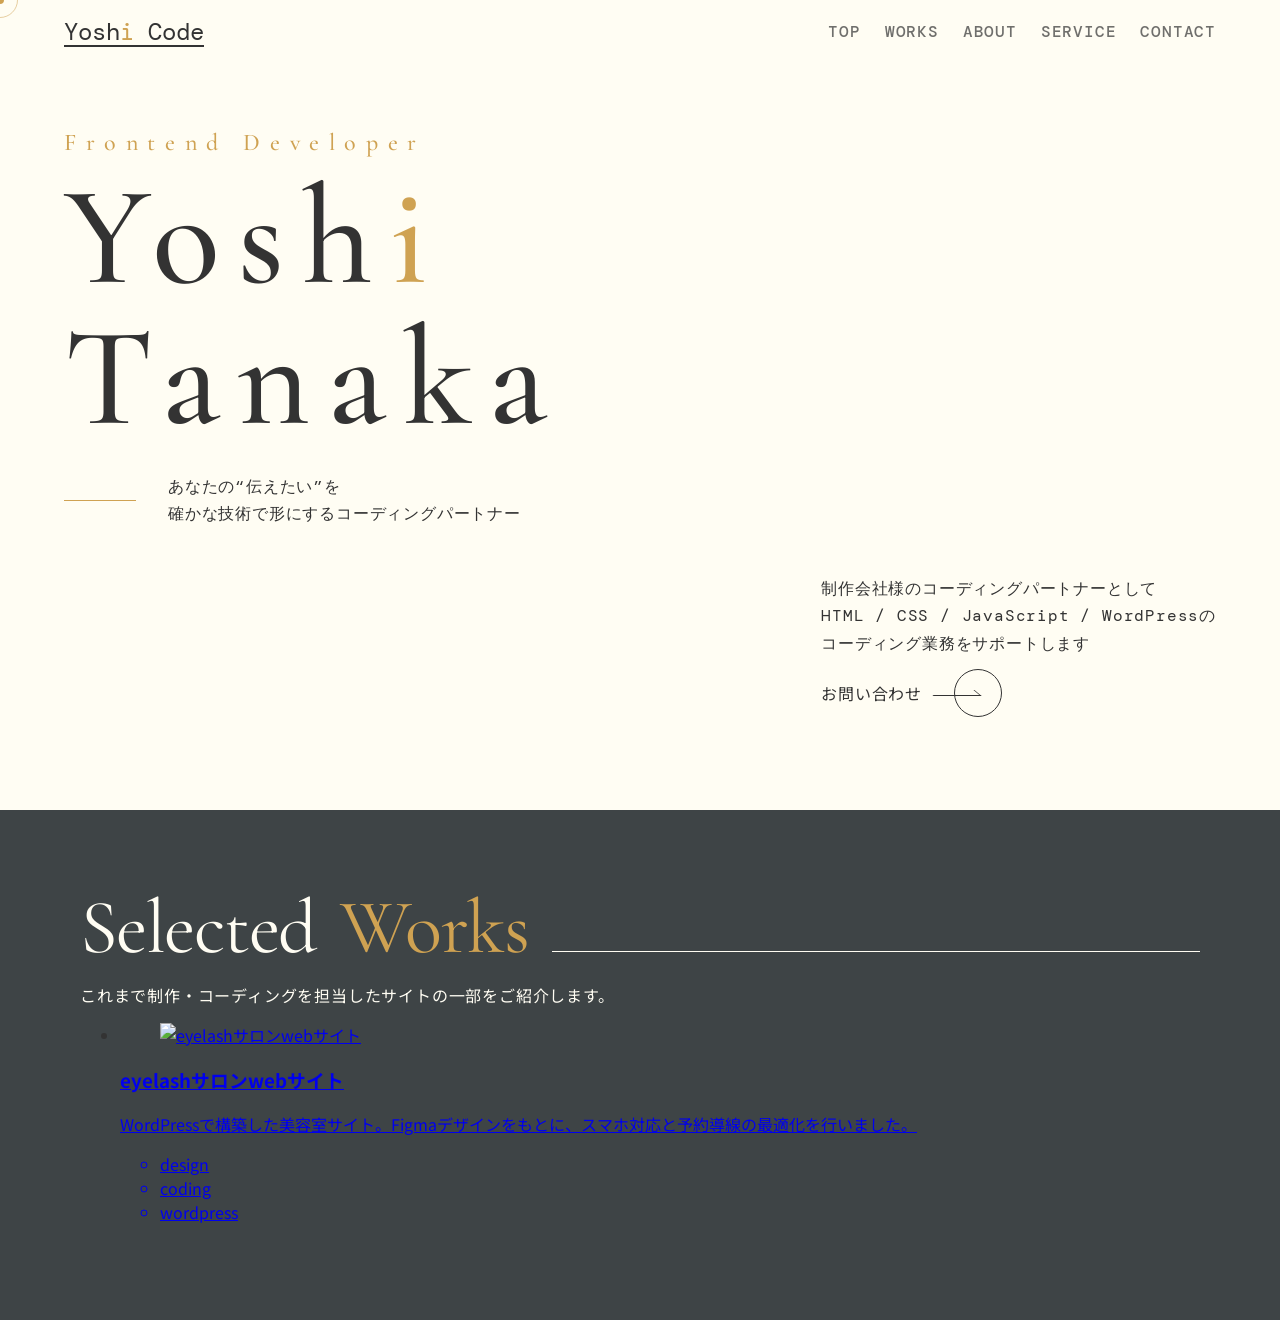
==== index.html @ 58195250 "テストコミット" ====
<!DOCTYPE html>
<html lang="ja">
<head>
  <meta charset="UTF-8">
  <meta http-equiv="X-UA-Compatible" content="IE=edge">
  <meta name="viewport" content="width=device-width, initial-scale=1.0">
  <title>YOSHI CODE | Yoshi Portfolio</title>
  <meta name="description" content="YOSHI CODE | Yoshi Portfolio">
  <meta name="keywords" content="YOSHI CODE | Yoshi Portfolio">
  <link rel="stylesheet" href="asset/css/app.css" />
  <link rel="shortcut icon" href="img/favicon.ico">

  <!-- Googleフォント -->
  <link rel="preconnect" href="https://fonts.googleapis.com">
  <link rel="preconnect" href="https://fonts.gstatic.com" crossorigin>
  <link href="https://fonts.googleapis.com/css2?family=Cormorant+Garamond:ital,wght@0,300..700;1,300..700&family=DM+Mono:ital,wght@0,300;0,400;0,500;1,300;1,400;1,500&family=Noto+Sans+JP:wght@100..900&display=swap" rel="stylesheet">


  <!-- OGP設定　記載必要 -->
  <meta property="og:url" content="" />
  <meta property="og:image" content="" />
  <meta property="og:site_name" content="YOSHI CODE | Yoshi Portfolio" />
  <meta property="og:title" content="YOSHI CODE | Yoshi Portfolio" />
  <meta property="og:description" content="YOSHI CODE | Yoshi Portfolio" />
  <meta property="og:type" content="website" />
  <meta name="twitter:card" content="summary_large_image" />
</head>
<body>
  <!-- カスタムカーソル -->
  <div class="c-cursor js-cursor"></div>
  <div class="c-cursor__ring js-cursor-ring"></div>

  <!-- ヘッダー -->
  <header class="l-header js-header">
    <div class="c-site-title">
      <a class="c-site-title__link dm-mono" href="index.html">
        yosh<span class="u-accent">i</span> code
      </a>
    </div>
    <nav class="l-header__nav">
      <ul class="l-header__menu">
        <li class="l-header__item dm-mono">
          <a class="l-header__item-link" href="index.html">top</a>
        </li>
        <li class="l-header__item dm-mono">
          <a class="l-header__item-link" href="works.html">works</a>
        </li>
        <li class="l-header__item dm-mono">
          <a class="l-header__item-link" href="about.html">about</a>
        </li>
        <li class="l-header__item dm-mono">
          <a class="l-header__item-link" href="service.html">service</a>
        </li>
        <li class="l-header__item l-header__item-cta dm-mono">
          <a class="l-header__item-link" href="contact.html">contact</a>
        </li>
      </ul>
    </nav>
  </header>

  <main class="l-main">

    <!-- メインビジュアル -->
    <section class="p-mv js-mv">
      <div class="p-mv__content">
        <h1 class="p-mv__title cormorant-garamond">
          <span class="p-mv__title-label">Frontend Developer</span>
          yosh<span class="u-accent">i</span><br>
          tanaka
        </h1>
        <p class="p-mv__text dm-mono">
          あなたの“伝えたい”を<br>
          確かな技術で形にするコーディングパートナー
        </p>
        <div class="p-mv__cta">
          <p class="p-mv__cta-text dm-mono">
            制作会社様のコーディングパートナーとして<br>
            HTML / CSS / JavaScript / WordPressの<br>
            コーディング業務をサポートします
          </p>
          <div class="c-button">
            <a class="c-button__link" href="#">
              お問い合わせ
            </a>
          </div>
        </div>
      </div>
    </section>
    
    <!-- works -->
    <section class="p-top__works">
      <div class="inner">
        <h2 class="c-title cormorant-garamond">
          selected
          <span class="u-accent">works</span>
          <span class="c-title__line"></span>
        </h2>
        <p class="c-text p-top__works-read">
          これまで制作・コーディングを担当したサイトの一部をご紹介します。
        </p>
        <div class="p-top__works-content">
          <ul class="c-works__list">
            <li class="c-works__item">
              <article class="c-works__card">
                <a class="c-works__link" href="#">
                  <figure class="c-works__img">
                    <img src="asset/images/salon-site.webp" alt="eyelashサロンwebサイト" loading="lazy">
                  </figure>
                  <h3 class="c-works__title">
                    eyelashサロンwebサイト
                  </h3>
                  <p class="c-works__text">
                    WordPressで構築した美容室サイト。Figmaデザインをもとに、スマホ対応と予約導線の最適化を行いました。
                  </p>
                  <ul class="c-works__tag-list">
                    <li class="c-works__tag-item">
                      design
                    </li>
                    <li class="c-works__tag-item">
                      coding
                    </li>
                    <li class="c-works__tag-item">
                      wordpress
                    </li>
                  </ul>
                </a>
              </article>
            </li>
          </ul>
        </div>
      </div>
    </section>
  </main>

  <footer class="l-footer">
  </footer>

<script src="asset/js/main.js"></script>
</body>
</html>
---- asset/css/app.css ----
@charset "UTF-8";
/* Document
 * ========================================================================== */
/**
 * Add border box sizing in all browsers (opinionated).
 */
*,
::before,
::after {
  box-sizing: border-box;
}

/**
  * 1. Add text decoration inheritance in all browsers (opinionated).
  * 2. Add vertical alignment inheritance in all browsers (opinionated).
  */
::before,
::after {
  text-decoration: inherit; /* 1 */
  vertical-align: inherit; /* 2 */
}

/**
  * 1. Use the default cursor in all browsers (opinionated).
  * 2. Change the line height in all browsers (opinionated).
  * 3. Use a 4-space tab width in all browsers (opinionated).
  * 4. Remove the grey highlight on links in iOS (opinionated).
  * 5. Prevent adjustments of font size after orientation changes in
  *    IE on Windows Phone and in iOS.
  * 6. Breaks words to prevent overflow in all browsers (opinionated).
  */
html {
  cursor: default; /* 1 */
  line-height: 1.5; /* 2 */
  -moz-tab-size: 4; /* 3 */
  tab-size: 4; /* 3 */
  -webkit-tap-highlight-color: transparent;
  -ms-text-size-adjust: 100%; /* 5 */
  -webkit-text-size-adjust: 100%; /* 5 */
  word-break: break-word; /* 6 */
}

/* Sections
  * ========================================================================== */
/**
  * Remove the margin in all browsers (opinionated).
  */
body {
  margin: 0;
}

/**
  * Correct the font size and margin on `h1` elements within `section` and
  * `article` contexts in Chrome, Edge, Firefox, and Safari.
  */
h1 {
  font-size: 2em;
  margin: 0.67em 0;
}

/* Grouping content
  * ========================================================================== */
/**
  * Remove the margin on nested lists in Chrome, Edge, IE, and Safari.
  */
dl dl,
dl ol,
dl ul,
ol dl,
ul dl {
  margin: 0;
}

/**
  * Remove the margin on nested lists in Edge 18- and IE.
  */
ol ol,
ol ul,
ul ol,
ul ul {
  margin: 0;
}

/**
  * 1. Add the correct sizing in Firefox.
  * 2. Show the overflow in Edge 18- and IE.
  */
hr {
  height: 0; /* 1 */
  overflow: visible; /* 2 */
}

/**
  * Add the correct display in IE.
  */
main {
  display: block;
}

/**
  * Remove the list style on navigation lists in all browsers (opinionated).
  */
nav ol,
nav ul {
  list-style: none;
  padding: 0;
}

/**
  * 1. Correct the inheritance and scaling of font size in all browsers.
  * 2. Correct the odd `em` font sizing in all browsers.
  */
pre {
  font-family: monospace, monospace; /* 1 */
  font-size: 1em; /* 2 */
}

/* Text-level semantics
  * ========================================================================== */
/**
  * Remove the gray background on active links in IE 10.
  */
a {
  background-color: transparent;
}

/**
  * Add the correct text decoration in Edge 18-, IE, and Safari.
  */
abbr[title] {
  text-decoration: underline;
  text-decoration: underline dotted;
}

/**
  * Add the correct font weight in Chrome, Edge, and Safari.
  */
b,
strong {
  font-weight: bolder;
}

/**
  * 1. Correct the inheritance and scaling of font size in all browsers.
  * 2. Correct the odd `em` font sizing in all browsers.
  */
code,
kbd,
samp {
  font-family: monospace, monospace; /* 1 */
  font-size: 1em; /* 2 */
}

/**
  * Add the correct font size in all browsers.
  */
small {
  font-size: 80%;
}

/* Embedded content
  * ========================================================================== */
/*
  * Change the alignment on media elements in all browsers (opinionated).
  */
audio,
canvas,
iframe,
img,
svg,
video {
  vertical-align: bottom;
}

/**
  * Add the correct display in IE 9-.
  */
audio,
video {
  display: inline-block;
}

/**
  * Add the correct display in iOS 4-7.
  */
audio:not([controls]) {
  display: none;
  height: 0;
}

/**
  * Remove the border on iframes in all browsers (opinionated).
  */
iframe {
  border-style: none;
}

/**
  * Remove the border on images within links in IE 10-.
  */
img {
  border-style: none;
  max-width: 100%;
  height: auto;
  object-fit: cover;
  object-position: center;
}

/**
  * Change the fill color to match the text color in all browsers (opinionated).
  */
svg:not([fill]) {
  fill: currentColor;
}

/**
  * Hide the overflow in IE.
  */
svg:not(:root) {
  overflow: hidden;
}

/* Tabular data
  * ========================================================================== */
/**
  * Collapse border spacing in all browsers (opinionated).
  */
table {
  border-collapse: collapse;
}

/* Forms
  * ========================================================================== */
/**
  * Remove the margin on controls in Safari.
  */
button,
input,
select {
  margin: 0;
}

/**
  * 1. Show the overflow in IE.
  * 2. Remove the inheritance of text transform in Edge 18-, Firefox, and IE.
  */
button {
  overflow: visible; /* 1 */
  text-transform: none; /* 2 */
}

/**
  * Correct the inability to style buttons in iOS and Safari.
  */
button,
[type=button],
[type=reset],
[type=submit] {
  -webkit-appearance: button;
}

/**
  * 1. Change the inconsistent appearance in all browsers (opinionated).
  * 2. Correct the padding in Firefox.
  */
fieldset {
  border: 1px solid #a0a0a0; /* 1 */
  padding: 0.35em 0.75em 0.625em; /* 2 */
}

/**
  * Show the overflow in Edge 18- and IE.
  */
input {
  overflow: visible;
}

/**
  * 1. Correct the text wrapping in Edge 18- and IE.
  * 2. Correct the color inheritance from `fieldset` elements in IE.
  */
legend {
  color: inherit; /* 2 */
  display: table; /* 1 */
  max-width: 100%; /* 1 */
  white-space: normal; /* 1 */
}

/**
  * 1. Add the correct display in Edge 18- and IE.
  * 2. Add the correct vertical alignment in Chrome, Edge, and Firefox.
  */
progress {
  display: inline-block; /* 1 */
  vertical-align: baseline; /* 2 */
}

/**
  * Remove the inheritance of text transform in Firefox.
  */
select {
  text-transform: none;
}

/**
  * 1. Remove the margin in Firefox and Safari.
  * 2. Remove the default vertical scrollbar in IE.
  * 3. Change the resize direction in all browsers (opinionated).
  */
textarea {
  margin: 0; /* 1 */
  overflow: auto; /* 2 */
  resize: vertical; /* 3 */
}

/**
  * Remove the padding in IE 10-.
  */
[type=checkbox],
[type=radio] {
  padding: 0;
}

/**
  * 1. Correct the odd appearance in Chrome, Edge, and Safari.
  * 2. Correct the outline style in Safari.
  */
[type=search] {
  -webkit-appearance: textfield; /* 1 */
  outline-offset: -2px; /* 2 */
}

/**
  * Correct the cursor style of increment and decrement buttons in Safari.
  */
::-webkit-inner-spin-button,
::-webkit-outer-spin-button {
  height: auto;
}

/**
  * Correct the text style of placeholders in Chrome, Edge, and Safari.
  */
::-webkit-input-placeholder {
  color: inherit;
  opacity: 0.54;
}

/**
  * Remove the inner padding in Chrome, Edge, and Safari on macOS.
  */
::-webkit-search-decoration {
  -webkit-appearance: none;
}

/**
  * 1. Correct the inability to style upload buttons in iOS and Safari.
  * 2. Change font properties to `inherit` in Safari.
  */
::-webkit-file-upload-button {
  -webkit-appearance: button; /* 1 */
  font: inherit; /* 2 */
}

/**
  * Remove the inner border and padding of focus outlines in Firefox.
  */
::-moz-focus-inner {
  border-style: none;
  padding: 0;
}

/**
  * Restore the focus outline styles unset by the previous rule in Firefox.
  */
:-moz-focusring {
  outline: 1px dotted ButtonText;
}

/**
  * Remove the additional :invalid styles in Firefox.
  */
:-moz-ui-invalid {
  box-shadow: none;
}

/* Interactive
  * ========================================================================== */
/*
  * Add the correct display in Edge 18- and IE.
  */
details {
  display: block;
}

/*
  * Add the correct styles in Edge 18-, IE, and Safari.
  */
dialog {
  background-color: white;
  border: solid;
  color: black;
  display: block;
  height: -moz-fit-content;
  height: -webkit-fit-content;
  height: fit-content;
  left: 0;
  margin: auto;
  padding: 1em;
  position: absolute;
  right: 0;
  width: -moz-fit-content;
  width: -webkit-fit-content;
  width: fit-content;
}

dialog:not([open]) {
  display: none;
}

/*
  * Add the correct display in all browsers.
  */
summary {
  display: list-item;
}

/* Scripting
  * ========================================================================== */
/**
  * Add the correct display in IE 9-.
  */
canvas {
  display: inline-block;
}

/**
  * Add the correct display in IE.
  */
template {
  display: none;
}

/* User interaction
  * ========================================================================== */
/*
  * 1. Remove the tapping delay in IE 10.
  * 2. Remove the tapping delay on clickable elements
       in all browsers (opinionated).
  */
a,
area,
button,
input,
label,
select,
summary,
textarea,
[tabindex] {
  -ms-touch-action: manipulation; /* 1 */
  touch-action: manipulation; /* 2 */
}

/**
  * Add the correct display in IE 10-.
  */
[hidden] {
  display: none;
}

/* Accessibility
  * ========================================================================== */
/**
  * Change the cursor on busy elements in all browsers (opinionated).
  */
[aria-busy=true] {
  cursor: progress;
}

/*
  * Change the cursor on control elements in all browsers (opinionated).
  */
[aria-controls] {
  cursor: pointer;
}

/*
  * Change the cursor on disabled, not-editable, or otherwise
  * inoperable elements in all browsers (opinionated).
  */
[aria-disabled=true],
[disabled] {
  cursor: not-allowed;
}

/*
  * Change the display on visually hidden accessible elements
  * in all browsers (opinionated).
  */
[aria-hidden=false][hidden] {
  display: initial;
}

[aria-hidden=false][hidden]:not(:focus) {
  clip: rect(0, 0, 0, 0);
  position: absolute;
}

*, *::before, *::after {
  cursor: none !important;
}

::selection {
  background-color: var(--color-gold);
  color: var(--text);
}

::-moz-selection {
  background-color: var(--color-gold);
  color: var(--text);
}

body {
  font-family: "Noto Sans JP", sans-serif;
  box-sizing: border-box;
  color: var(--text);
  line-height: 1.5;
  font-weight: 400;
  background-color: var(--color-cream);
}
body.is-menu-open {
  overflow: hidden;
}

.cormorant-garamond {
  font-family: "Cormorant Garamond", serif;
  font-style: normal;
}

.dm-mono {
  font-family: "DM Mono", monospace;
  font-style: normal;
}

.inner {
  max-width: 1440px;
  margin: 0 auto;
  padding: 0 80px;
}
@media (max-width: 1024px) {
  .inner {
    padding: 0 40px;
  }
}
@media (max-width: 820px) {
  .inner {
    padding: 0 20px;
  }
}

:root {
  /* Color (汎用) */
  --color-cream: #fffdf3;
  --color-dark: #3e4446;
  --color-gold: #cfa252;
  /* Text */
  --text: #333;
  --text-accent: #cfa252;
  --text-light: #fffdf3;
}

.l-header {
  position: fixed;
  top: 0;
  left: 0;
  right: 0;
  padding: 16px 64px;
  display: flex;
  align-items: center;
  justify-content: space-between;
  transition: transform 0.3s;
}
.l-header.is-hidden {
  transform: translateY(-100%);
}
.l-header__menu {
  margin: 0;
  display: flex;
  align-items: center;
  gap: 24px;
}
.l-header__item-link {
  position: relative;
  color: var(--text);
  text-decoration: none;
  font-size: 1rem;
  font-weight: 500;
  letter-spacing: 0.05em;
  text-transform: uppercase;
  opacity: 0.7;
  transition: opacity 0.3s;
}
@media (hover: hover) and (pointer: fine) {
  .l-header__item-link:hover {
    opacity: 1;
  }
  .l-header__item-link:hover::before {
    transform: scaleX(1);
  }
}
.l-header__item-link::before {
  content: "";
  position: absolute;
  bottom: -4px;
  left: 0;
  right: 0;
  height: 1px;
  background: var(--color-gold);
  transform: scaleX(0);
  transform-origin: left;
  transition: transform 0.3s;
}

.c-site-title {
  margin: 0;
  display: inline-block;
}
.c-site-title__link {
  position: relative;
  display: block;
  font-size: 1.5rem;
  font-weight: 400;
  line-height: 1.3;
  letter-spacing: 0;
  text-decoration: none;
  color: var(--text);
  text-transform: capitalize;
  transition: opacity 0.3s;
}
.c-site-title__link:hover {
  opacity: 0.7;
}
.c-site-title__link::before {
  content: "";
  position: absolute;
  bottom: 0;
  left: 0;
  right: 0;
  height: 2px;
  background-color: #333;
}
.c-site-title__link--accent {
  color: var(--text-accent);
}

.c-title {
  display: flex;
  align-items: baseline;
  gap: 24px;
  margin: 0;
  font-size: clamp(2.5rem, 6vw, 6rem);
  font-weight: 400;
  line-height: 1;
  letter-spacing: -0.02em;
  color: var(--text);
  text-transform: capitalize;
}
.c-title__line {
  flex: 1;
  background-color: var(--color-cream);
  height: 1px;
}

.c-text {
  margin: 0;
  font-size: 1rem;
  font-weight: 400;
  letter-spacing: 1.7;
  letter-spacing: 0.05em;
  color: var(--text);
}

.c-button__link {
  position: relative;
  display: inline-block;
  padding: 14px 80px 14px 0;
  font-size: 1rem;
  font-weight: 400;
  line-height: 1.5;
  letter-spacing: 0.05em;
  text-decoration: none;
  color: var(--text);
  transition: 0.3s;
}
@media (hover: hover) and (pointer: fine) {
  .c-button__link:hover::before {
    width: 52px;
  }
  .c-button__link:hover::after {
    right: 20px;
  }
}
.c-button__link::before {
  content: "";
  position: absolute;
  top: 50%;
  right: 0;
  transform: translateY(-50%);
  width: 48px;
  aspect-ratio: 1;
  border: 1px solid #333;
  border-radius: 50%;
  transition: 0.3s;
}
.c-button__link::after {
  content: "";
  position: absolute;
  top: 50%;
  right: 24px;
  transform: translateY(-50%) skewX(50deg);
  width: 48px;
  height: 6px;
  border-bottom: 1px solid #333;
  border-right: 1px solid #333;
  transition: 0.3s;
}

.c-cursor {
  position: fixed;
  width: 8px;
  aspect-ratio: 1;
  background-color: var(--color-gold);
  border-radius: 50%;
  pointer-events: none;
  z-index: 9999;
  transform: translate(-50%, -50%);
  transition: width 0.3s, background-color 0.3s;
}
.c-cursor__ring {
  position: fixed;
  width: 36px;
  aspect-ratio: 1;
  border: 1px solid rgba(207, 162, 82, 0.5);
  border-radius: 50%;
  pointer-events: none;
  z-index: 9998;
  transform: translate(-50%, -50%);
  transition: width 0.3s, border-color 0.3s;
}

body.is-hove .c-cursor {
  width: 0;
}

body.is-hove .c-cursor__ring {
  width: 64px;
  border-color: var(--color-gold);
}

@media (hover: none) and (pointer: coarse) {
  .c-cursor,
  .c-cursor__ring {
    display: none;
  }
}
.p-mv {
  min-height: 90svh;
  display: flex;
  align-items: center;
  padding: 80px 64px 40px;
}
.p-mv__content {
  width: 100%;
  display: flex;
  flex-direction: column;
}
.p-mv__title {
  margin: 0;
  font-size: clamp(4.5rem, 11vw, 11.25rem);
  font-weight: 500;
  line-height: 1;
  letter-spacing: 0.12em;
  text-transform: capitalize;
}
.p-mv__title-label {
  display: block;
  padding-bottom: 12px;
  font-size: 1.5rem;
  font-weight: 500;
  letter-spacing: 0.4em;
  color: var(--text-accent);
}
.p-mv__text {
  position: relative;
  margin: 24px 0 0 0;
  padding: 0 0 0 104px;
  font-size: 1rem;
  line-height: 1.7;
  letter-spacing: 0.05em;
}
.p-mv__text::before {
  content: "";
  position: absolute;
  width: 72px;
  height: 1px;
  background-color: var(--color-gold);
  top: 50%;
  left: 0;
}
.p-mv__cta {
  margin: 48px 0 0 auto;
}
.p-mv__cta .c-button {
  margin-top: 10px;
}
.p-mv__cta-text {
  margin: 0;
  font-size: 1rem;
  line-height: 1.7;
  letter-spacing: 0.05em;
}

.p-top__works {
  padding: 80px 0;
  background-color: var(--color-dark);
}
.p-top__works .c-title {
  color: var(--text-light);
}
.p-top__works-read {
  color: var(--text-light);
  margin-top: 16px;
}

.u-fade-up {
  opacity: 0;
  filter: blur(10px);
  transform: translateY(10px);
  transition: opacity 1s ease, filter 1s ease, transform 1s ease;
}
.u-fade-up.is-show {
  opacity: 1;
  filter: blur(0);
  transform: translateY(0);
}

.u-accent {
  color: var(--text-accent);
}
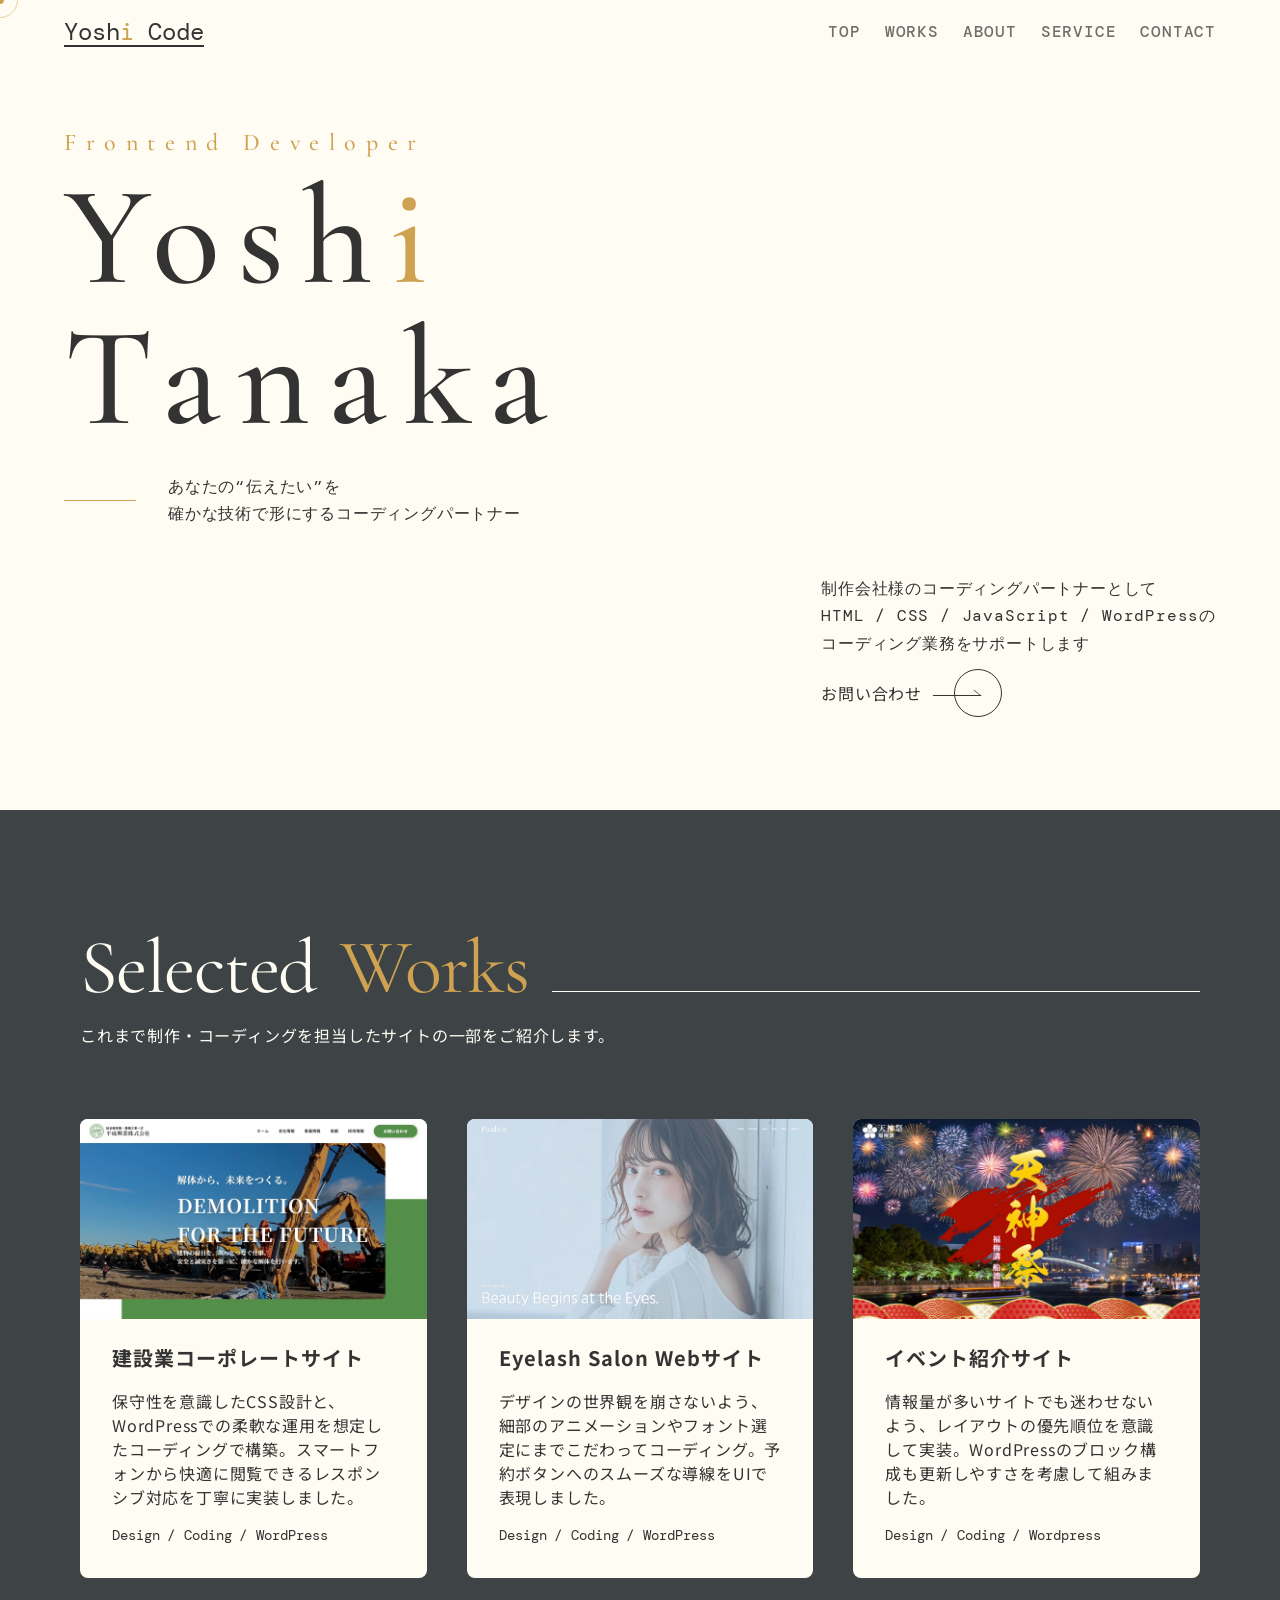
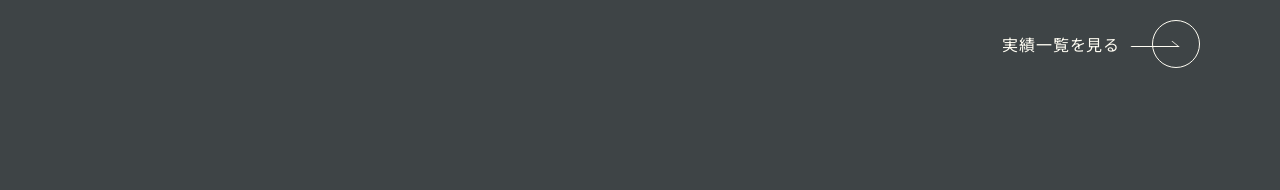
==== commit a1cc4341: "トップページworks作成、3つのカード" ====
--- a/index.html
+++ b/index.html
@@ -103,23 +103,78 @@
             <li class="c-works__item">
               <article class="c-works__card">
                 <a class="c-works__link" href="#">
+                  <span class="c-works__arrow"></span>
                   <figure class="c-works__img">
-                    <img src="asset/images/salon-site.webp" alt="eyelashサロンwebサイト" loading="lazy">
+                    <img src="asset/images/corporate-site.webp" alt="建設業サイト" loading="lazy" width="413" height="239">
                   </figure>
                   <h3 class="c-works__title">
-                    eyelashサロンwebサイト
+                    建設業コーポレートサイト
                   </h3>
                   <p class="c-works__text">
-                    WordPressで構築した美容室サイト。Figmaデザインをもとに、スマホ対応と予約導線の最適化を行いました。
+                    保守性を意識したCSS設計と、WordPressでの柔軟な運用を想定したコーディングで構築。スマートフォンから快適に閲覧できるレスポンシブ対応を丁寧に実装しました。
                   </p>
                   <ul class="c-works__tag-list">
-                    <li class="c-works__tag-item">
+                    <li class="c-works__tag-item dm-mono">
                       design
                     </li>
-                    <li class="c-works__tag-item">
+                    <li class="c-works__tag-item dm-mono">
                       coding
                     </li>
-                    <li class="c-works__tag-item">
+                    <li class="c-works__tag-item dm-mono">
+                      wordPress
+                    </li>
+                  </ul>
+                </a>
+              </article>
+            </li>
+            <li class="c-works__item">
+              <article class="c-works__card">
+                <a class="c-works__link" href="#">
+                  <span class="c-works__arrow"></span>
+                  <figure class="c-works__img">
+                    <img src="asset/images/salon-site.webp" alt="eyelash salonサイト" loading="lazy" width="413" height="239">
+                  </figure>
+                  <h3 class="c-works__title">
+                    Eyelash Salon Webサイト
+                  </h3>
+                  <p class="c-works__text">
+                    デザインの世界観を崩さないよう、細部のアニメーションやフォント選定にまでこだわってコーディング。予約ボタンへのスムーズな導線をUIで表現しました。
+                  </p>
+                  <ul class="c-works__tag-list">
+                    <li class="c-works__tag-item dm-mono">
+                      design
+                    </li>
+                    <li class="c-works__tag-item dm-mono">
+                      coding
+                    </li>
+                    <li class="c-works__tag-item dm-mono">
+                      wordPress
+                    </li>
+                  </ul>
+                </a>
+              </article>
+            </li>
+            <li class="c-works__item">
+              <article class="c-works__card">
+                <a class="c-works__link" href="#">
+                  <span class="c-works__arrow"></span>
+                  <figure class="c-works__img">
+                    <img src="asset/images/event-site.webp" alt="イベントサイト" loading="lazy" width="413" height="239">
+                  </figure>
+                  <h3 class="c-works__title">
+                    イベント紹介サイト
+                  </h3>
+                  <p class="c-works__text">
+                    情報量が多いサイトでも迷わせないよう、レイアウトの優先順位を意識して実装。WordPressのブロック構成も更新しやすさを考慮して組みました。
+                  </p>
+                  <ul class="c-works__tag-list">
+                    <li class="c-works__tag-item dm-mono">
+                      design
+                    </li>
+                    <li class="c-works__tag-item dm-mono">
+                      coding
+                    </li>
+                    <li class="c-works__tag-item dm-mono">
                       wordpress
                     </li>
                   </ul>
@@ -127,9 +182,16 @@
               </article>
             </li>
           </ul>
+          <div class="c-button">
+            <a class="c-button__link c-button__link--light" href="#">
+              実績一覧を見る
+            </a>
+          </div>
         </div>
       </div>
     </section>
+
+    <section></section>
   </main>
 
   <footer class="l-footer">
--- a/asset/css/app.css
+++ b/asset/css/app.css
@@ -579,6 +579,15 @@
   align-items: center;
   justify-content: space-between;
   transition: transform 0.3s;
+  z-index: 10;
+}
+.l-header::before {
+  content: "";
+  position: absolute;
+  inset: 0;
+  background-color: rgba(255, 253, 243, 0.7);
+  backdrop-filter: blur(10px);
+  -webkit-backdrop-filter: blur(10px);
 }
 .l-header.is-hidden {
   transform: translateY(-100%);
@@ -679,6 +688,11 @@
   letter-spacing: 0.05em;
   color: var(--text);
 }
+@media (max-width: 599px) {
+  .c-text {
+    font-size: 15px;
+  }
+}
 
 .c-button__link {
   position: relative;
@@ -724,6 +738,16 @@
   border-right: 1px solid #333;
   transition: 0.3s;
 }
+.c-button__link--light {
+  color: var(--text-light);
+}
+.c-button__link--light::before {
+  border: 1px solid var(--color-cream);
+}
+.c-button__link--light::after {
+  border-bottom: 1px solid var(--color-cream);
+  border-right: 1px solid var(--color-cream);
+}
 
 .c-cursor {
   position: fixed;
@@ -763,6 +787,128 @@
     display: none;
   }
 }
+.c-works__list {
+  display: grid;
+  grid-template-columns: repeat(3, 1fr);
+  gap: 40px;
+  list-style: none;
+  margin: 0;
+  padding: 0;
+}
+.c-works__card {
+  overflow: hidden;
+  border-radius: 8px;
+  background-color: var(--color-cream);
+  height: 100%;
+}
+.c-works__link {
+  position: relative;
+  display: flex;
+  flex-direction: column;
+  text-decoration: none;
+  height: 100%;
+}
+@media (hover: hover) and (pointer: fine) {
+  .c-works__link:hover .c-works__arrow {
+    opacity: 1;
+  }
+  .c-works__link:hover .c-works__img::before {
+    opacity: 1;
+  }
+  .c-works__link:hover img {
+    transform: scale(1.1);
+  }
+}
+.c-works__arrow {
+  position: absolute;
+  top: 16px;
+  right: 16px;
+  width: 32px;
+  aspect-ratio: 1;
+  border: 1px solid var(--color-gold);
+  border-radius: 50%;
+  opacity: 0;
+  transition: 0.3s;
+  z-index: 2;
+}
+.c-works__arrow::after {
+  content: "";
+  position: absolute;
+  top: 50%;
+  right: 16px;
+  transform: translateY(-50%) skewX(50deg);
+  width: 32px;
+  height: 4px;
+  border-bottom: 1px solid var(--color-gold);
+  border-right: 1px solid var(--color-gold);
+  transition: 0.3s;
+}
+.c-works__img {
+  position: relative;
+  margin: 0;
+  overflow: hidden;
+}
+.c-works__img::before {
+  content: "VIEW DETAIL";
+  position: absolute;
+  inset: 0;
+  display: flex;
+  align-items: center;
+  justify-content: center;
+  font-size: 1.125rem;
+  font-weight: 500;
+  letter-spacing: 0.2em;
+  color: var(--text-light);
+  background-color: rgba(0, 0, 0, 0.7);
+  opacity: 0;
+  transition: 0.3s;
+  z-index: 1;
+}
+.c-works__img img {
+  width: 100%;
+  aspect-ratio: 413/239;
+  transition: 0.3s;
+}
+.c-works__title {
+  margin: 24px 0 0 0;
+  padding: 0 32px;
+  font-size: 1.25rem;
+  letter-spacing: 0.05em;
+  color: var(--text);
+}
+.c-works__text {
+  margin: 16px 0 0 0;
+  padding: 0 32px;
+  font-size: 1rem;
+  letter-spacing: 0.05em;
+  color: var(--text);
+  flex-grow: 1;
+}
+.c-works__tag-list {
+  margin: 16px 0 0 0;
+  padding: 0 32px 32px;
+  list-style: none;
+  display: flex;
+  flex-wrap: wrap;
+  gap: 24px;
+}
+.c-works__tag-item {
+  position: relative;
+  font-size: 0.87rem;
+  letter-spacing: 0;
+  color: var(--text);
+  text-transform: capitalize;
+}
+.c-works__tag-item::after {
+  content: "/";
+  position: absolute;
+  top: 0;
+  right: -15px;
+}
+.c-works__tag-item:last-child::after {
+  display: none;
+}
+
 .p-mv {
   min-height: 90svh;
   display: flex;
@@ -821,7 +967,7 @@
 }
 
 .p-top__works {
-  padding: 80px 0;
+  padding: 120px 0;
   background-color: var(--color-dark);
 }
 .p-top__works .c-title {
@@ -830,6 +976,13 @@
 .p-top__works-read {
   color: var(--text-light);
   margin-top: 16px;
+}
+.p-top__works-content {
+  margin-top: 72px;
+}
+.p-top__works-content .c-button {
+  margin-top: 40px;
+  text-align: right;
 }
 
 .u-fade-up {
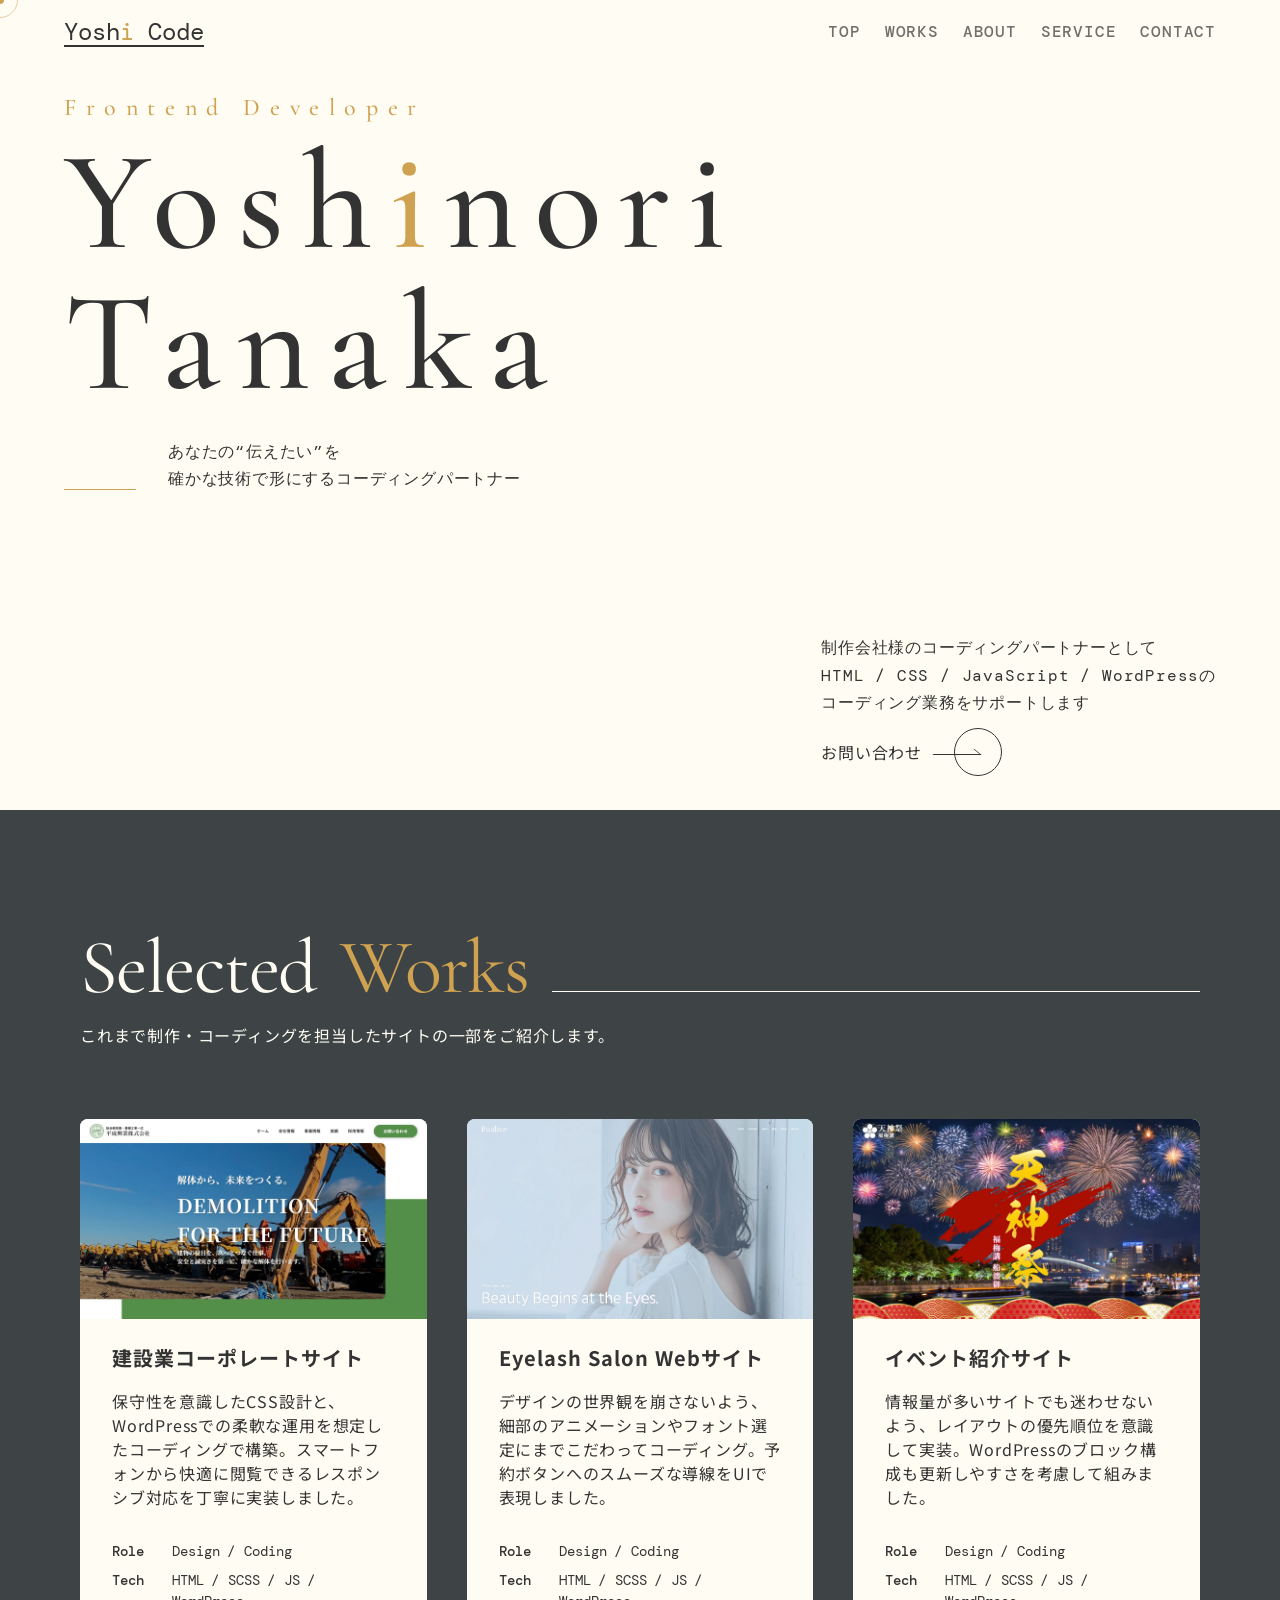
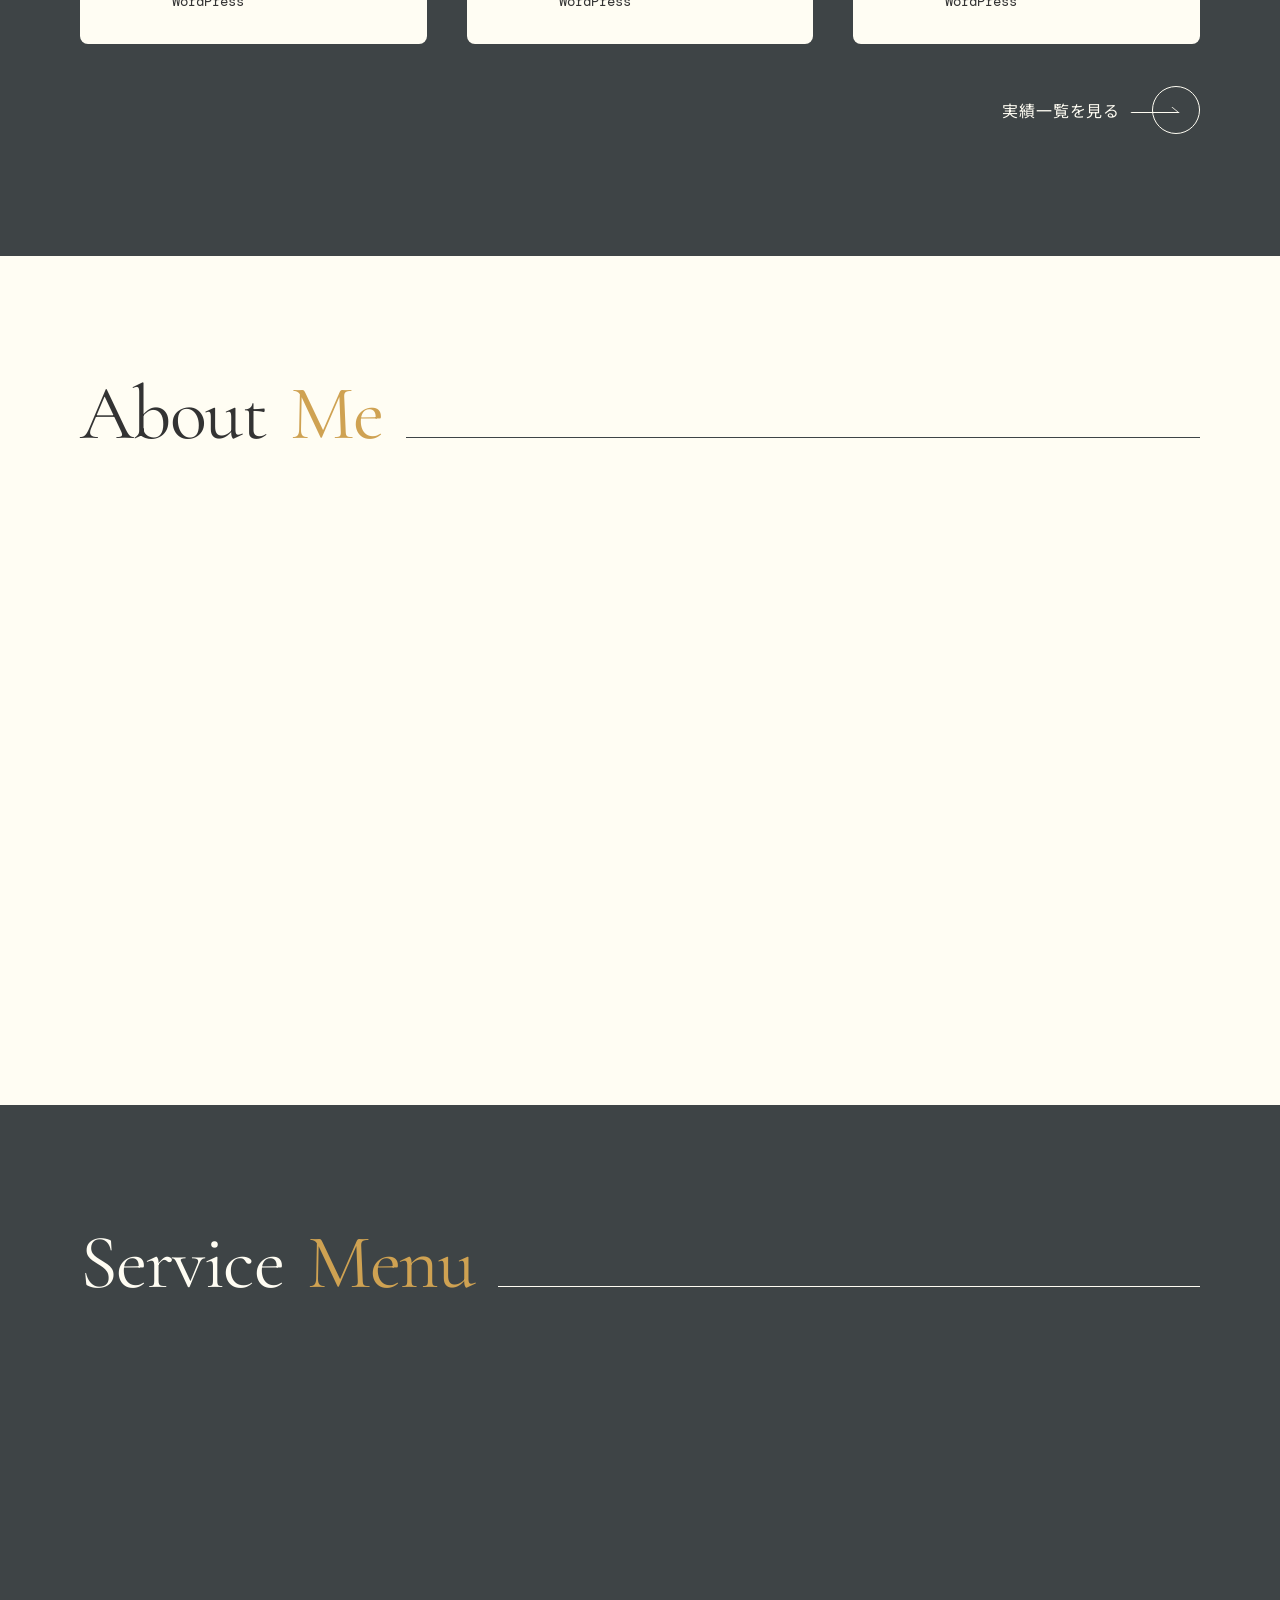
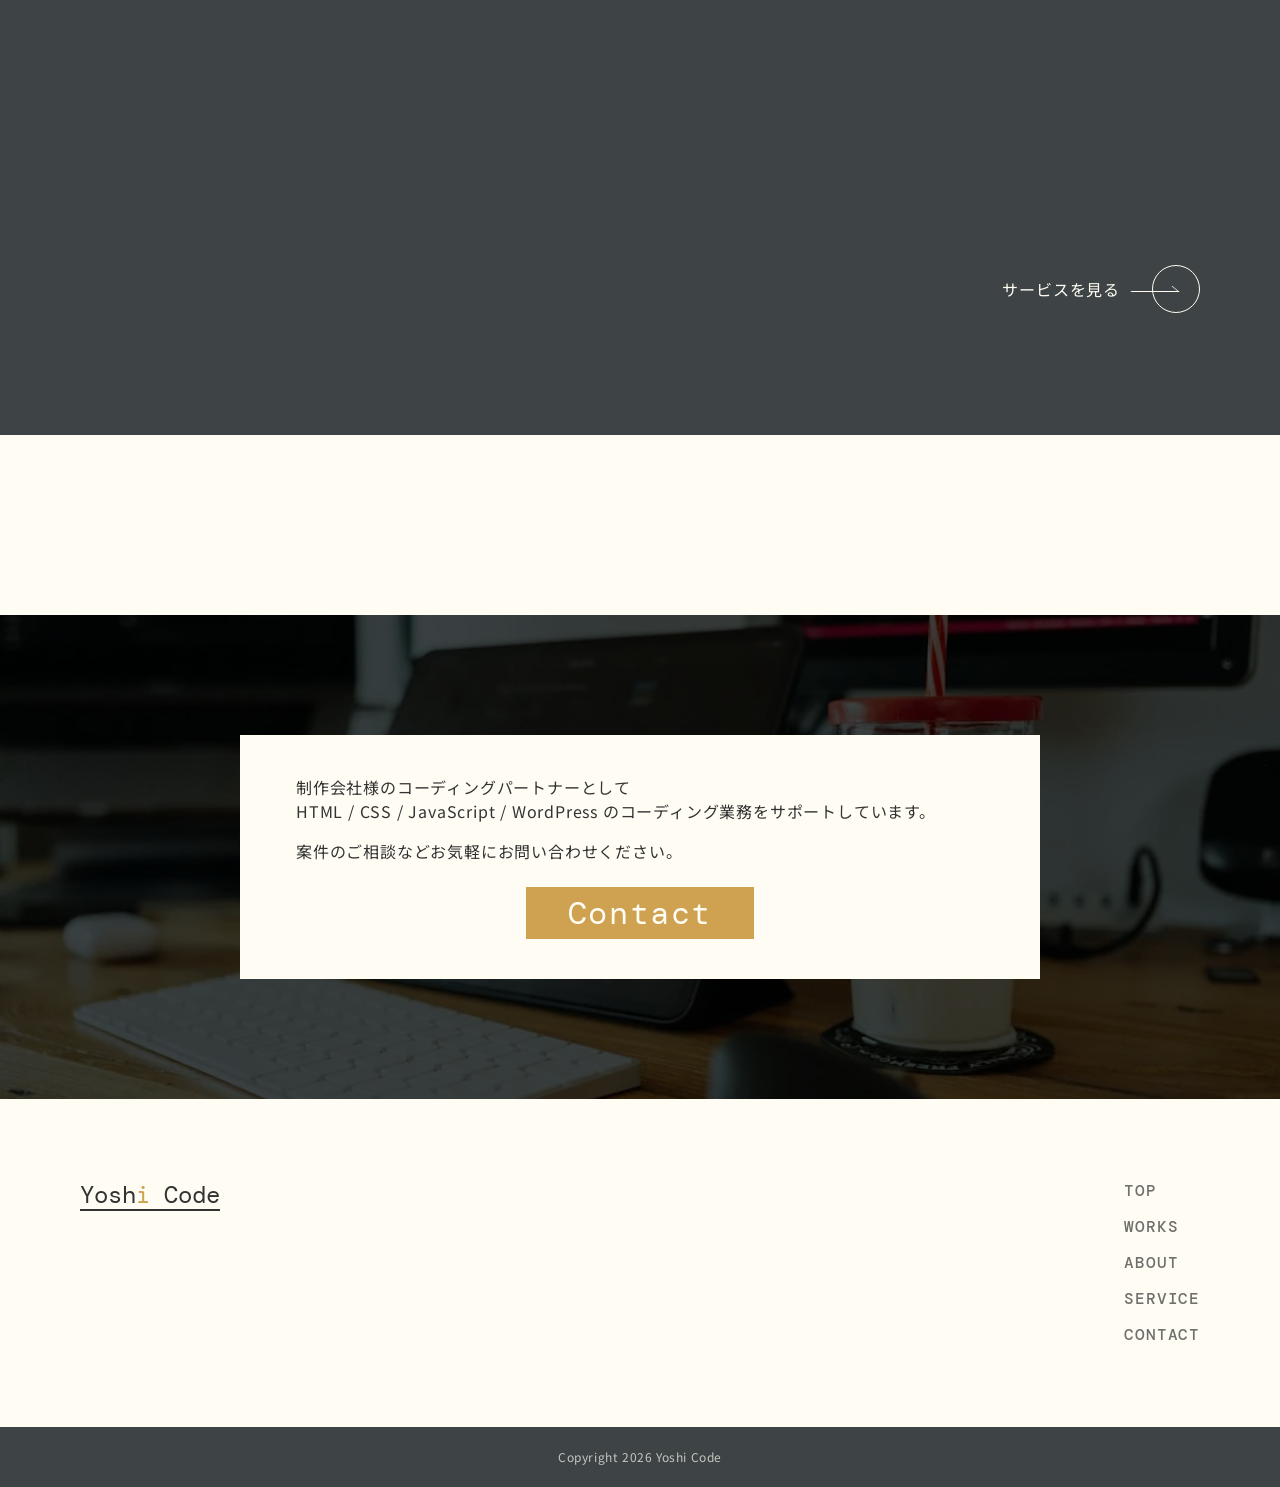
==== commit dfc2da5e: "トップページ" ====
--- a/index.html
+++ b/index.html
@@ -56,6 +56,7 @@
         </li>
       </ul>
     </nav>
+    
   </header>
 
   <main class="l-main">
@@ -65,7 +66,7 @@
       <div class="p-mv__content">
         <h1 class="p-mv__title cormorant-garamond">
           <span class="p-mv__title-label">Frontend Developer</span>
-          yosh<span class="u-accent">i</span><br>
+          yosh<span class="u-accent">i</span>nori<br>
           tanaka
         </h1>
         <p class="p-mv__text dm-mono">
@@ -100,7 +101,7 @@
         </p>
         <div class="p-top__works-content">
           <ul class="c-works__list">
-            <li class="c-works__item">
+            <li class="c-works__item u-fade-up js-fade">
               <article class="c-works__card">
                 <a class="c-works__link" href="#">
                   <span class="c-works__arrow"></span>
@@ -113,21 +114,44 @@
                   <p class="c-works__text">
                     保守性を意識したCSS設計と、WordPressでの柔軟な運用を想定したコーディングで構築。スマートフォンから快適に閲覧できるレスポンシブ対応を丁寧に実装しました。
                   </p>
-                  <ul class="c-works__tag-list">
-                    <li class="c-works__tag-item dm-mono">
-                      design
-                    </li>
-                    <li class="c-works__tag-item dm-mono">
-                      coding
-                    </li>
-                    <li class="c-works__tag-item dm-mono">
-                      wordPress
-                    </li>
-                  </ul>
+                  <dl class="c-works__meta">
+                    <dt class="c-works__term dm-mono">
+                      role
+                    </dt>
+                    <dd class="c-works__desc">
+                      <ul class="c-works__tag-list">
+                        <li class="c-works__tag-item dm-mono">
+                          design
+                        </li>
+                        <li class="c-works__tag-item dm-mono">
+                          coding
+                        </li>
+                      </ul>
+                    </dd>
+                    <dt class="c-works__term dm-mono">
+                      tech
+                    </dt>
+                    <dd class="c-works__desc">
+                      <ul class="c-works__tag-list">
+                        <li class="c-works__tag-item dm-mono">
+                          HTML
+                        </li>
+                        <li class="c-works__tag-item dm-mono">
+                          SCSS
+                        </li>
+                        <li class="c-works__tag-item dm-mono">
+                          JS
+                        </li>
+                        <li class="c-works__tag-item dm-mono">
+                          WordPress
+                        </li>
+                      </ul>
+                    </dd>
+                  </dl>
                 </a>
               </article>
             </li>
-            <li class="c-works__item">
+            <li class="c-works__item u-fade-up js-fade">
               <article class="c-works__card">
                 <a class="c-works__link" href="#">
                   <span class="c-works__arrow"></span>
@@ -140,21 +164,44 @@
                   <p class="c-works__text">
                     デザインの世界観を崩さないよう、細部のアニメーションやフォント選定にまでこだわってコーディング。予約ボタンへのスムーズな導線をUIで表現しました。
                   </p>
-                  <ul class="c-works__tag-list">
-                    <li class="c-works__tag-item dm-mono">
-                      design
-                    </li>
-                    <li class="c-works__tag-item dm-mono">
-                      coding
-                    </li>
-                    <li class="c-works__tag-item dm-mono">
-                      wordPress
-                    </li>
-                  </ul>
+                  <dl class="c-works__meta">
+                    <dt class="c-works__term dm-mono">
+                      role
+                    </dt>
+                    <dd class="c-works__desc">
+                      <ul class="c-works__tag-list">
+                        <li class="c-works__tag-item dm-mono">
+                          design
+                        </li>
+                        <li class="c-works__tag-item dm-mono">
+                          coding
+                        </li>
+                      </ul>
+                    </dd>
+                    <dt class="c-works__term dm-mono">
+                      tech
+                    </dt>
+                    <dd class="c-works__desc">
+                      <ul class="c-works__tag-list">
+                        <li class="c-works__tag-item dm-mono">
+                          HTML
+                        </li>
+                        <li class="c-works__tag-item dm-mono">
+                          SCSS
+                        </li>
+                        <li class="c-works__tag-item dm-mono">
+                          JS
+                        </li>
+                        <li class="c-works__tag-item dm-mono">
+                          WordPress
+                        </li>
+                      </ul>
+                    </dd>
+                  </dl>
                 </a>
               </article>
             </li>
-            <li class="c-works__item">
+            <li class="c-works__item u-fade-up js-fade">
               <article class="c-works__card">
                 <a class="c-works__link" href="#">
                   <span class="c-works__arrow"></span>
@@ -167,17 +214,40 @@
                   <p class="c-works__text">
                     情報量が多いサイトでも迷わせないよう、レイアウトの優先順位を意識して実装。WordPressのブロック構成も更新しやすさを考慮して組みました。
                   </p>
-                  <ul class="c-works__tag-list">
-                    <li class="c-works__tag-item dm-mono">
-                      design
-                    </li>
-                    <li class="c-works__tag-item dm-mono">
-                      coding
-                    </li>
-                    <li class="c-works__tag-item dm-mono">
-                      wordpress
-                    </li>
-                  </ul>
+                  <dl class="c-works__meta">
+                    <dt class="c-works__term dm-mono">
+                      role
+                    </dt>
+                    <dd class="c-works__desc">
+                      <ul class="c-works__tag-list">
+                        <li class="c-works__tag-item dm-mono">
+                          design
+                        </li>
+                        <li class="c-works__tag-item dm-mono">
+                          coding
+                        </li>
+                      </ul>
+                    </dd>
+                    <dt class="c-works__term dm-mono">
+                      tech
+                    </dt>
+                    <dd class="c-works__desc">
+                      <ul class="c-works__tag-list">
+                        <li class="c-works__tag-item dm-mono">
+                          HTML
+                        </li>
+                        <li class="c-works__tag-item dm-mono">
+                          SCSS
+                        </li>
+                        <li class="c-works__tag-item dm-mono">
+                          JS
+                        </li>
+                        <li class="c-works__tag-item dm-mono">
+                          WordPress
+                        </li>
+                      </ul>
+                    </dd>
+                  </dl>
                 </a>
               </article>
             </li>
@@ -191,10 +261,163 @@
       </div>
     </section>
 
-    <section></section>
+    <!-- about -->
+    <section class="p-top__about">
+      <div class="inner">
+        <h2 class="c-title cormorant-garamond">
+          about
+          <span class="u-accent">me</span>
+          <span class="c-title__line"></span>
+        </h2>
+        <div class="p-top__about-content">
+          <figure class="p-top__about-img u-fade-up js-fade">
+            <img src="asset/images/yoshi.webp" alt="田中 克規" loading="lazy">
+            <figcaption class="p-top__about-caption">
+              <p class="p-top__about-name dm-mono">
+                Yosh<span class="u-accent">i</span>nori Tanaka
+              </p>
+              <p class="p-top__about-role dm-mono">
+                Web Coder
+              </p>
+            </figcaption>
+          </figure>
+          <div class="p-top__about-info u-fade-up js-fade">
+            <p class="c-text">
+              フリーランスのWebコーダーとして活動している田中克規です。
+            </p>
+            <p class="c-text">
+              HTML / CSS / JavaScript を中心に、WordPress構築まで対応しています。デザインの意図を汲み取りながら、BEM設計や保守性を意識したコーディングを心がけています。
+            </p>
+            <p class="c-text">
+              これまでにコーポレートサイトや店舗サイトなどの制作に携わり、制作会社様からのコーディング案件にも対応しております。
+            </p>
+            <p class="c-text">
+              丁寧なコミュニケーションと安定した実装を大切に、長くお付き合いいただけるパートナーを目指しています。
+            </p>
+            <ul class="p-top__about-skill-list">
+              <li class="p-top__about-skill-item dm-mono">HTML5</li>
+              <li class="p-top__about-skill-item dm-mono">CSS3 / Sass</li>
+              <li class="p-top__about-skill-item dm-mono">JavaScript</li>
+              <li class="p-top__about-skill-item dm-mono">WordPress</li>
+              <li class="p-top__about-skill-item dm-mono">Figma</li>
+              <li class="p-top__about-skill-item dm-mono">Git / GitHub</li>
+            </ul>
+            <div class="c-button">
+              <a class="c-button__link" href="#">
+                私についてを見る
+              </a>
+            </div>
+          </div>
+        </div>
+      </div>
+    </section>
+
+    <!-- service -->
+    <section class="p-top__service">
+      <div class="inner">
+        <h2 class="c-title cormorant-garamond">
+          service
+          <span class="u-accent">menu</span>
+          <span class="c-title__line"></span>
+        </h2>
+        <div class="p-top__service-content">
+          <ul class="p-top__service-list">
+            <li class="p-top__service-item u-fade-up js-fade">
+              <a class="p-top__service-link" href="#">
+                <span class="p-top__service-num dm-mono">01</span>
+                <h3 class="p-top__service-title cormorant-garamond">Coding</h3>
+                <p class="c-text p-top__service-text">
+                  FigmaやXDなどのデザインカンプをもとにHTML/CSS/JavaScriptでコーディングします。
+                </p>
+                <span class="p-top__service-arrow"></span>
+              </a>
+            </li>
+
+            <li class="p-top__service-item u-fade-up js-fade">
+              <a class="p-top__service-link" href="#">
+                <span class="p-top__service-num dm-mono">02</span>
+                <h3 class="p-top__service-title cormorant-garamond">Site Fix</h3>
+                <p class="c-text p-top__service-text">
+                  テキスト変更やレイアウト崩れなど既存サイトの修正にも対応します。
+                </p>
+                <span class="p-top__service-arrow"></span>
+              </a>
+            </li>
+
+            <li class="p-top__service-item u-fade-up js-fade">
+              <a class="p-top__service-link" href="#">
+                <span class="p-top__service-num dm-mono">03</span>
+                <h3 class="p-top__service-title cormorant-garamond">WordPress</h3>
+                <p class="c-text p-top__service-text">
+                  更新しやすいWordPressサイトを構築します。
+                </p>
+                <span class="p-top__service-arrow"></span>
+              </a>
+            </li>
+          </ul>
+          <div class="c-button">
+            <a class="c-button__link c-button__link--light" href="#">
+              サービスを見る
+            </a>
+          </div>
+        </div>
+      </div>
+    </section>
   </main>
 
+  <!-- フッター -->
   <footer class="l-footer">
+    <div class="c-cta">
+      <div class="inner">
+        <div class="c-cta__content u-fade-up js-fade">
+          <p class="c-text">
+            制作会社様のコーディングパートナーとして<br>
+            HTML / CSS / JavaScript / WordPress のコーディング業務をサポートしています。
+          </p>
+          <p class="c-text">
+            案件のご相談などお気軽にお問い合わせください。
+          </p>
+          <div class="c-cta__btn">
+            <a class="c-cta__btn-link dm-mono" href="#">
+              Contact
+            </a>
+          </div>
+        </div>
+      </div>
+    </div>
+    <div class="inner">
+      <div class="l-footer__content">
+        <div class="c-site-title">
+          <a class="c-site-title__link dm-mono" href="index.html">
+            yosh<span class="u-accent">i</span> code
+          </a>
+        </div>
+        <nav class="l-footer__nav">
+          <ul class="l-footer__menu">
+            <li class="l-footer__item dm-mono">
+              <a class="l-footer__item-link" href="index.html">top</a>
+            </li>
+            <li class="l-footer__item dm-mono">
+              <a class="l-footer__item-link" href="works.html">works</a>
+            </li>
+            <li class="l-footer__item dm-mono">
+              <a class="l-footer__item-link" href="about.html">about</a>
+            </li>
+            <li class="l-footer__item dm-mono">
+              <a class="l-footer__item-link" href="service.html">service</a>
+            </li>
+            <li class="l-footer__item l-footer__item-cta dm-mono">
+              <a class="l-footer__item-link" href="contact.html">contact</a>
+            </li>
+          </ul>
+        </nav>
+      </div>
+    </div>
+    <div class="l-footer__copyright">
+      <p class="l-footer__copyright-text">
+        Copyright 2026 Yoshi Code
+      </p>
+    </div>
   </footer>
 
 <script src="asset/js/main.js"></script>
--- a/asset/css/app.css
+++ b/asset/css/app.css
@@ -552,7 +552,7 @@
     padding: 0 40px;
   }
 }
-@media (max-width: 820px) {
+@media (max-width: 768px) {
   .inner {
     padding: 0 20px;
   }
@@ -630,6 +630,64 @@
   transition: transform 0.3s;
 }
 
+.l-footer {
+  padding: 180px 0 0;
+}
+.l-footer__content {
+  display: flex;
+  align-items: flex-start;
+  justify-content: space-between;
+  padding-bottom: 80px;
+}
+.l-footer__menu {
+  margin: 0;
+  display: flex;
+  flex-direction: column;
+  gap: 12px;
+}
+.l-footer__item-link {
+  position: relative;
+  color: var(--text);
+  text-decoration: none;
+  font-size: 1rem;
+  font-weight: 500;
+  letter-spacing: 0.05em;
+  text-transform: uppercase;
+  opacity: 0.7;
+  transition: opacity 0.3s;
+}
+.l-footer__item-link:hover {
+  opacity: 1;
+}
+.l-footer__item-link:hover::before {
+  transform: scaleX(1);
+}
+.l-footer__item-link::before {
+  content: "";
+  position: absolute;
+  bottom: -4px;
+  left: 0;
+  right: 0;
+  height: 1px;
+  background: var(--color-gold);
+  transform: scaleX(0);
+  transform-origin: left;
+  transition: transform 0.3s;
+}
+.l-footer__copyright {
+  background-color: var(--color-dark);
+  padding: 24px 20px;
+}
+.l-footer__copyright-text {
+  margin: 0;
+  font-size: 0.75rem;
+  line-height: 1;
+  letter-spacing: 0.05em;
+  color: var(--text-light);
+  opacity: 0.7;
+  text-align: center;
+}
+
 .c-site-title {
   margin: 0;
   display: inline-block;
@@ -676,7 +734,7 @@
 }
 .c-title__line {
   flex: 1;
-  background-color: var(--color-cream);
+  background-color: var(--color-dark);
   height: 1px;
 }
 
@@ -884,17 +942,34 @@
   color: var(--text);
   flex-grow: 1;
 }
+.c-works__meta {
+  display: grid;
+  grid-template-columns: 60px 1fr;
+  align-items: start;
+  gap: 8px 0;
+  padding: 32px;
+}
+.c-works__term {
+  font-size: 0.875rem;
+  font-weight: 500;
+  letter-spacing: 0;
+  color: var(--text);
+  text-transform: capitalize;
+}
+.c-works__desc {
+  margin: 0;
+}
 .c-works__tag-list {
-  margin: 16px 0 0 0;
-  padding: 0 32px 32px;
+  margin: 0;
+  padding: 0;
   list-style: none;
   display: flex;
   flex-wrap: wrap;
-  gap: 24px;
+  gap: 0 24px;
 }
 .c-works__tag-item {
   position: relative;
-  font-size: 0.87rem;
+  font-size: 0.875rem;
   letter-spacing: 0;
   color: var(--text);
   text-transform: capitalize;
@@ -907,16 +982,74 @@
 }
 .c-works__tag-item:last-child::after {
   display: none;
+}
+
+.c-cta {
+  background-image: url(../images/contact-bg.webp);
+  background-position: center;
+  background-size: cover;
+  background-blend-mode: multiply;
+  background-color: var(--color-dark);
+  padding: 120px 0;
+  margin-bottom: 80px;
+}
+.c-cta__content {
+  background-color: var(--color-cream);
+  max-width: 800px;
+  margin: 0 auto;
+  padding: 40px 56px;
+}
+.c-cta__content .c-text + .c-text {
+  margin-top: 16px;
+}
+.c-cta__btn {
+  text-align: center;
+  margin-top: 24px;
+}
+.c-cta__btn-link {
+  position: relative;
+  display: inline-block;
+  font-size: 2rem;
+  line-height: 1;
+  letter-spacing: 0.05em;
+  color: var(--text-light);
+  text-decoration: none;
+  background-color: var(--color-gold);
+  border: 2px solid transparent;
+  padding: 8px 40px;
+  transition: 0.3s;
+  z-index: 0;
+}
+.c-cta__btn-link:hover {
+  border: 2px solid var(--color-gold);
+  color: var(--text-accent);
+}
+.c-cta__btn-link:hover::before {
+  transform: scaleX(1);
+}
+.c-cta__btn-link::before {
+  content: "";
+  position: absolute;
+  top: 0;
+  bottom: 0;
+  left: 0;
+  right: 0;
+  background: var(--color-cream);
+  transform: scaleX(0);
+  transform-origin: left;
+  transition: transform 0.3s;
+  z-index: -1;
 }
 
 .p-mv {
   min-height: 90svh;
   display: flex;
   align-items: center;
-  padding: 80px 64px 40px;
+  padding: 96px 64px 32px;
 }
 .p-mv__content {
   width: 100%;
+  min-height: calc(90svh - 128px);
   display: flex;
   flex-direction: column;
 }
@@ -927,6 +1060,9 @@
   line-height: 1;
   letter-spacing: 0.12em;
   text-transform: capitalize;
+  opacity: 0;
+  transform: translate(-50px, 0);
+  animation: appear 1s 0.5s ease-in-out forwards;
 }
 .p-mv__title-label {
   display: block;
@@ -939,10 +1075,13 @@
 .p-mv__text {
   position: relative;
   margin: 24px 0 0 0;
-  padding: 0 0 0 104px;
+  padding: 0 0 48px 104px;
   font-size: 1rem;
   line-height: 1.7;
   letter-spacing: 0.05em;
+  opacity: 0;
+  transform: translate(-50px, 0);
+  animation: appear 1s 0.9s ease-in-out forwards;
 }
 .p-mv__text::before {
   content: "";
@@ -954,7 +1093,10 @@
   left: 0;
 }
 .p-mv__cta {
-  margin: 48px 0 0 auto;
+  margin: auto 0 0 auto;
+  opacity: 0;
+  transform: translate(0, 50px);
+  animation: appear 1s 1.2s ease-in-out forwards;
 }
 .p-mv__cta .c-button {
   margin-top: 10px;
@@ -966,6 +1108,12 @@
   letter-spacing: 0.05em;
 }
 
+@keyframes appear {
+  to {
+    opacity: 1;
+    transform: translate(0, 0);
+  }
+}
 .p-top__works {
   padding: 120px 0;
   background-color: var(--color-dark);
@@ -973,6 +1121,9 @@
 .p-top__works .c-title {
   color: var(--text-light);
 }
+.p-top__works .c-title__line {
+  background-color: var(--color-cream);
+}
 .p-top__works-read {
   color: var(--text-light);
   margin-top: 16px;
@@ -983,6 +1134,200 @@
 .p-top__works-content .c-button {
   margin-top: 40px;
   text-align: right;
+}
+.p-top__about {
+  padding: 120px 0;
+}
+.p-top__about-content {
+  max-width: 1080px;
+  margin: 72px auto 0;
+  display: grid;
+  grid-template-columns: 320px 1fr;
+  gap: 72px;
+}
+.p-top__about-img {
+  margin: 0;
+  width: 100%;
+  max-width: 320px;
+}
+.p-top__about-img img {
+  border-radius: 50%;
+  width: 100%;
+  aspect-ratio: 1;
+}
+.p-top__about-caption {
+  margin-top: 12px;
+}
+.p-top__about-name {
+  margin: 0;
+  font-size: 1.25rem;
+  font-weight: 500;
+  letter-spacing: 0.05em;
+  text-align: center;
+}
+.p-top__about-role {
+  margin: 0;
+  font-size: 1.125rem;
+  letter-spacing: 0;
+  text-align: center;
+  color: var(--text-accent);
+}
+.p-top__about-skill-list {
+  margin: 48px 0 0 0;
+  padding: 0;
+  list-style: none;
+  display: flex;
+  flex-wrap: wrap;
+  gap: 16px 24px;
+}
+.p-top__about-skill-item {
+  position: relative;
+  font-size: 0.875rem;
+  line-height: 1;
+  letter-spacing: 0;
+  border: 1px solid rgba(51, 51, 51, 0.2);
+  padding: 8px 24px;
+  opacity: 0.7;
+  transition: 0.3s;
+  z-index: 0;
+}
+@media (hover: hover) and (pointer: fine) {
+  .p-top__about-skill-item:hover {
+    opacity: 1;
+    border: 1px solid var(--color-gold);
+  }
+  .p-top__about-skill-item:hover::before {
+    transform: scaleX(1);
+  }
+}
+.p-top__about-skill-item::before {
+  content: "";
+  position: absolute;
+  top: 0;
+  bottom: 0;
+  left: 0;
+  right: 0;
+  background: var(--color-gold);
+  transform: scaleX(0);
+  transform-origin: left;
+  transition: transform 0.3s;
+  z-index: -1;
+}
+.p-top__about-info .c-text + .c-text {
+  margin-top: 24px;
+}
+.p-top__about-info .c-button {
+  margin-top: 40px;
+  text-align: right;
+}
+.p-top__service {
+  padding: 120px 0;
+  background-color: var(--color-dark);
+}
+.p-top__service .c-title {
+  color: var(--text-light);
+}
+.p-top__service .c-title__line {
+  background-color: var(--color-cream);
+}
+.p-top__service-content {
+  margin-top: 72px;
+}
+.p-top__service-content .c-button {
+  margin-top: 40px;
+  text-align: right;
+}
+.p-top__service-list {
+  margin: 0;
+  padding: 0;
+  list-style: none;
+}
+.p-top__service-item {
+  border-bottom: 1px solid rgba(255, 253, 243, 0.2);
+}
+.p-top__service-link {
+  position: relative;
+  display: grid;
+  grid-template-columns: 60px 1fr 270px;
+  align-items: center;
+  gap: 20px;
+  padding: 40px 0;
+  text-decoration: none;
+  transition: 0.3s;
+  z-index: 0;
+}
+.p-top__service-link::before {
+  content: "";
+  position: absolute;
+  top: 0;
+  bottom: 0;
+  left: 0;
+  right: 0;
+  background: rgba(207, 161, 82, 0.3);
+  transform: scaleX(0);
+  transform-origin: left;
+  transition: transform 0.3s;
+  z-index: -1;
+}
+.p-top__service-link:hover {
+  padding: 40px 20px;
+}
+.p-top__service-link:hover::before {
+  transform: scaleX(1);
+}
+.p-top__service-link:hover .p-top__service-arrow {
+  width: 52px;
+  opacity: 1;
+}
+.p-top__service-link:hover .p-top__service-arrow::before {
+  right: 20px;
+}
+.p-top__service-num {
+  font-size: 0.875rem;
+  letter-spacing: 0.05em;
+  color: var(--text-accent);
+}
+.p-top__service-title {
+  margin: 0;
+  font-size: clamp(28px, 3.5vw, 52px);
+  font-weight: 400;
+  letter-spacing: 0;
+  color: var(--text-light);
+}
+.p-top__service-text {
+  color: var(--text-light);
+  opacity: 0.7;
+}
+.p-top__service-arrow {
+  position: absolute;
+  top: 50%;
+  right: 40px;
+  transform: translateY(-50%);
+  width: 48px;
+  aspect-ratio: 1;
+  border: 1px solid var(--color-gold);
+  border-radius: 50%;
+  opacity: 0.4;
+  transition: 0.3s;
+  z-index: -1;
+}
+.p-top__service-arrow::before {
+  content: "";
+  position: absolute;
+  top: 50%;
+  right: 24px;
+  transform: translateY(-50%) skewX(50deg);
+  width: 48px;
+  height: 6px;
+  border-bottom: 1px solid var(--color-gold);
+  border-right: 1px solid var(--color-gold);
+  transition: 0.3s;
+}
+.p-top__contact {
+  padding: 120px 0;
+}
+.p-top__contact-content {
+  margin: 72px 0 0 0;
 }
 
 .u-fade-up {
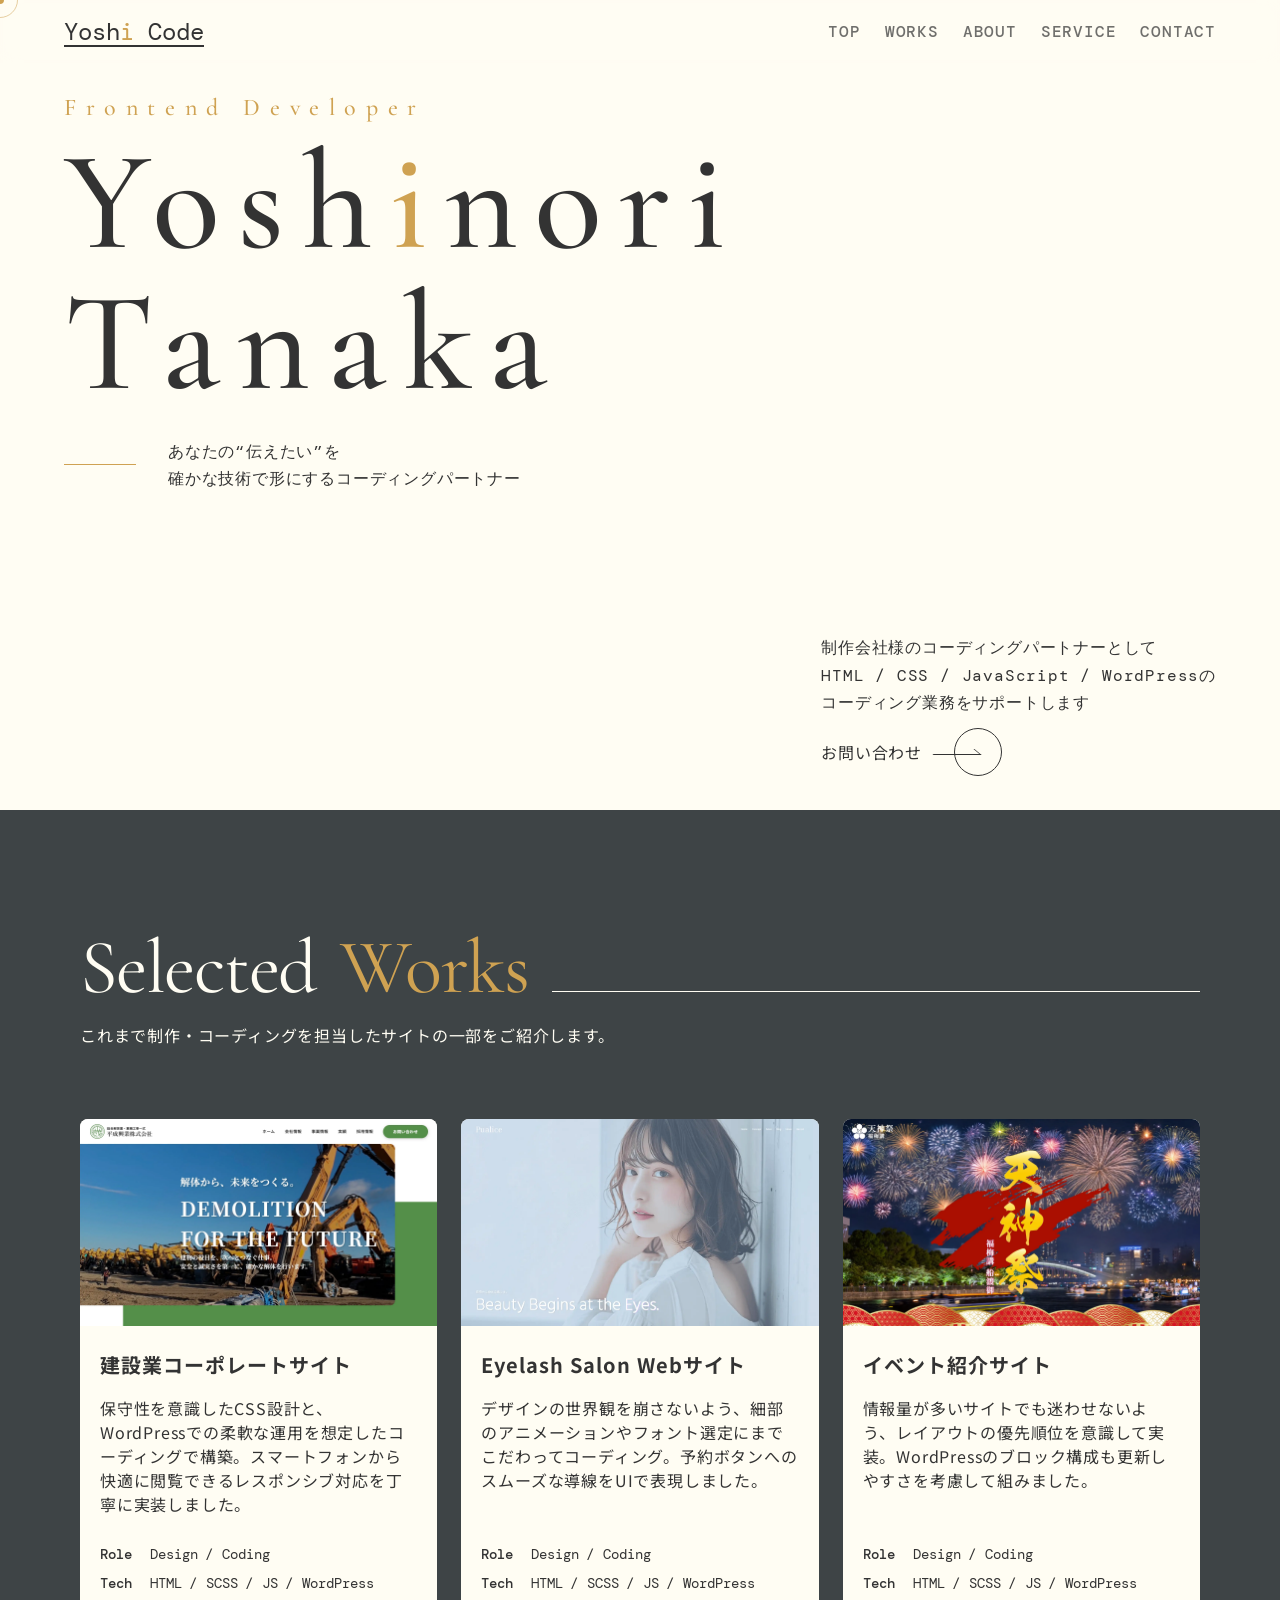
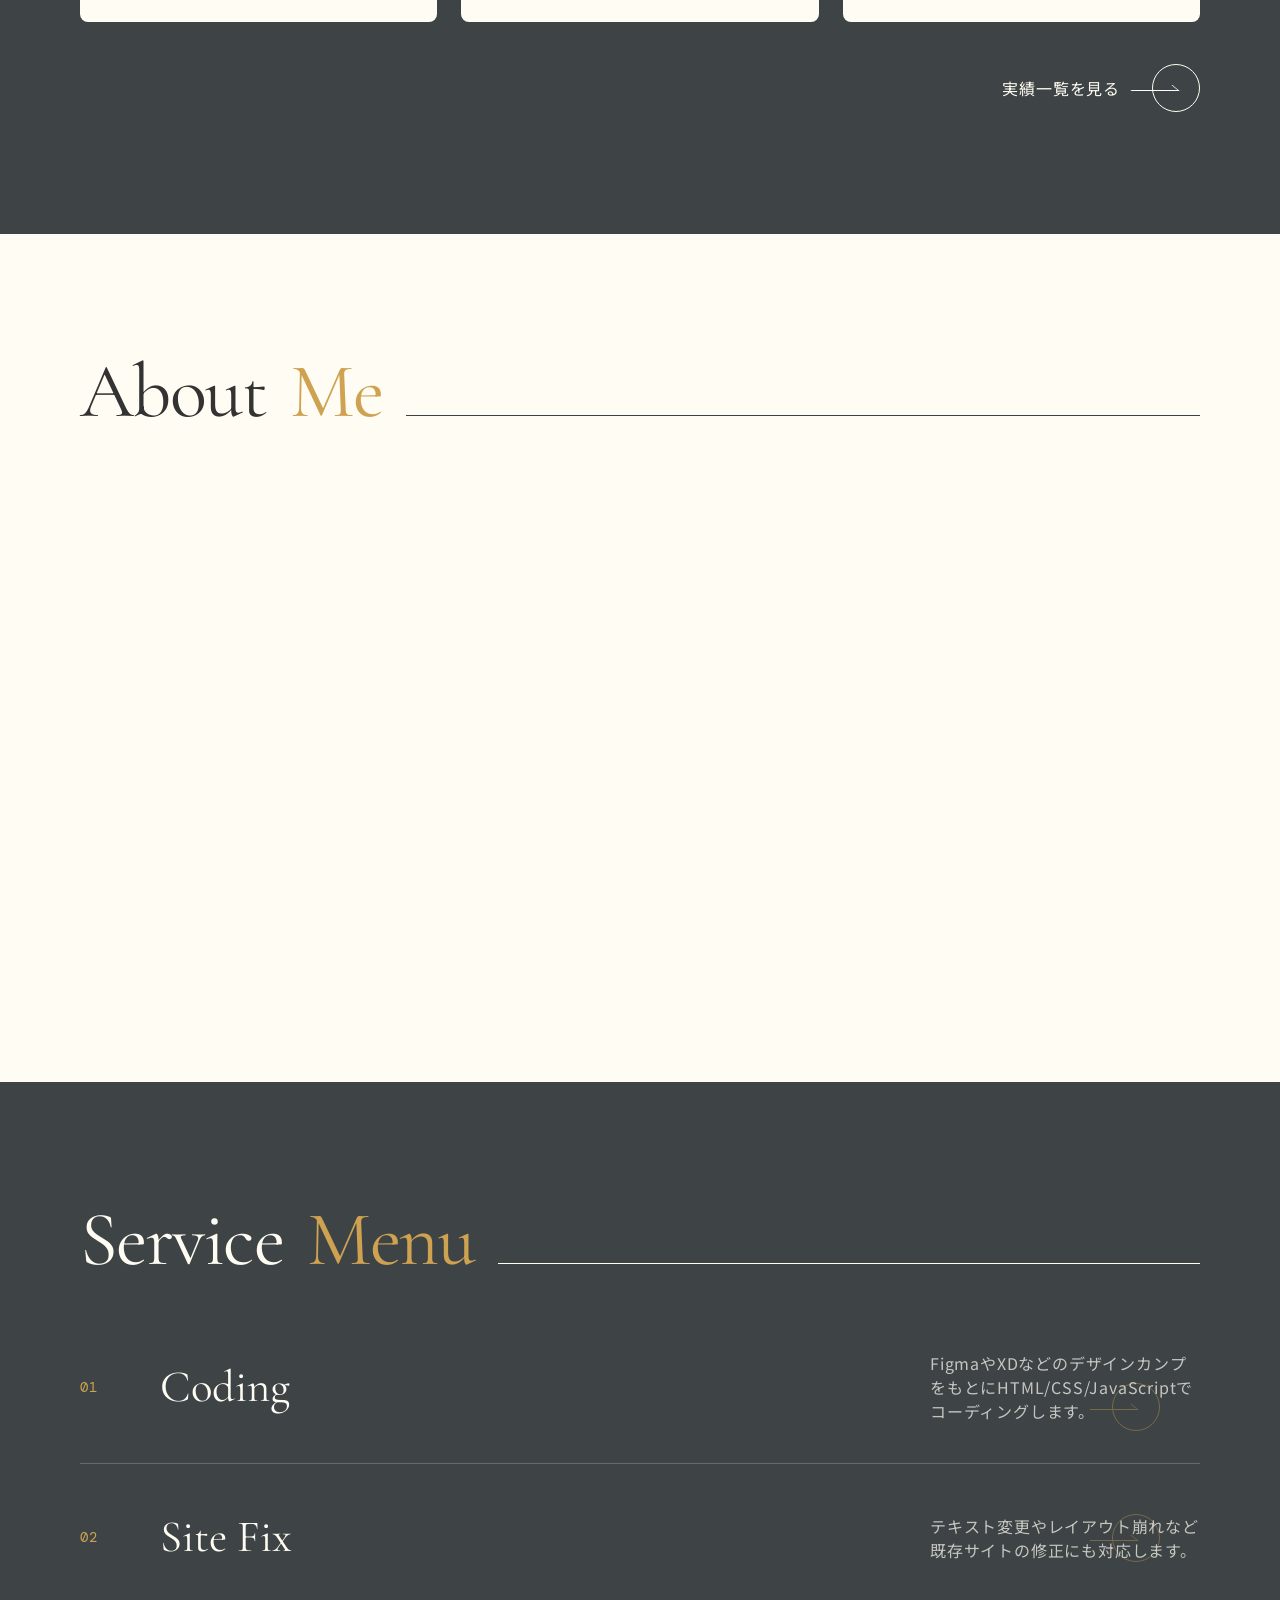
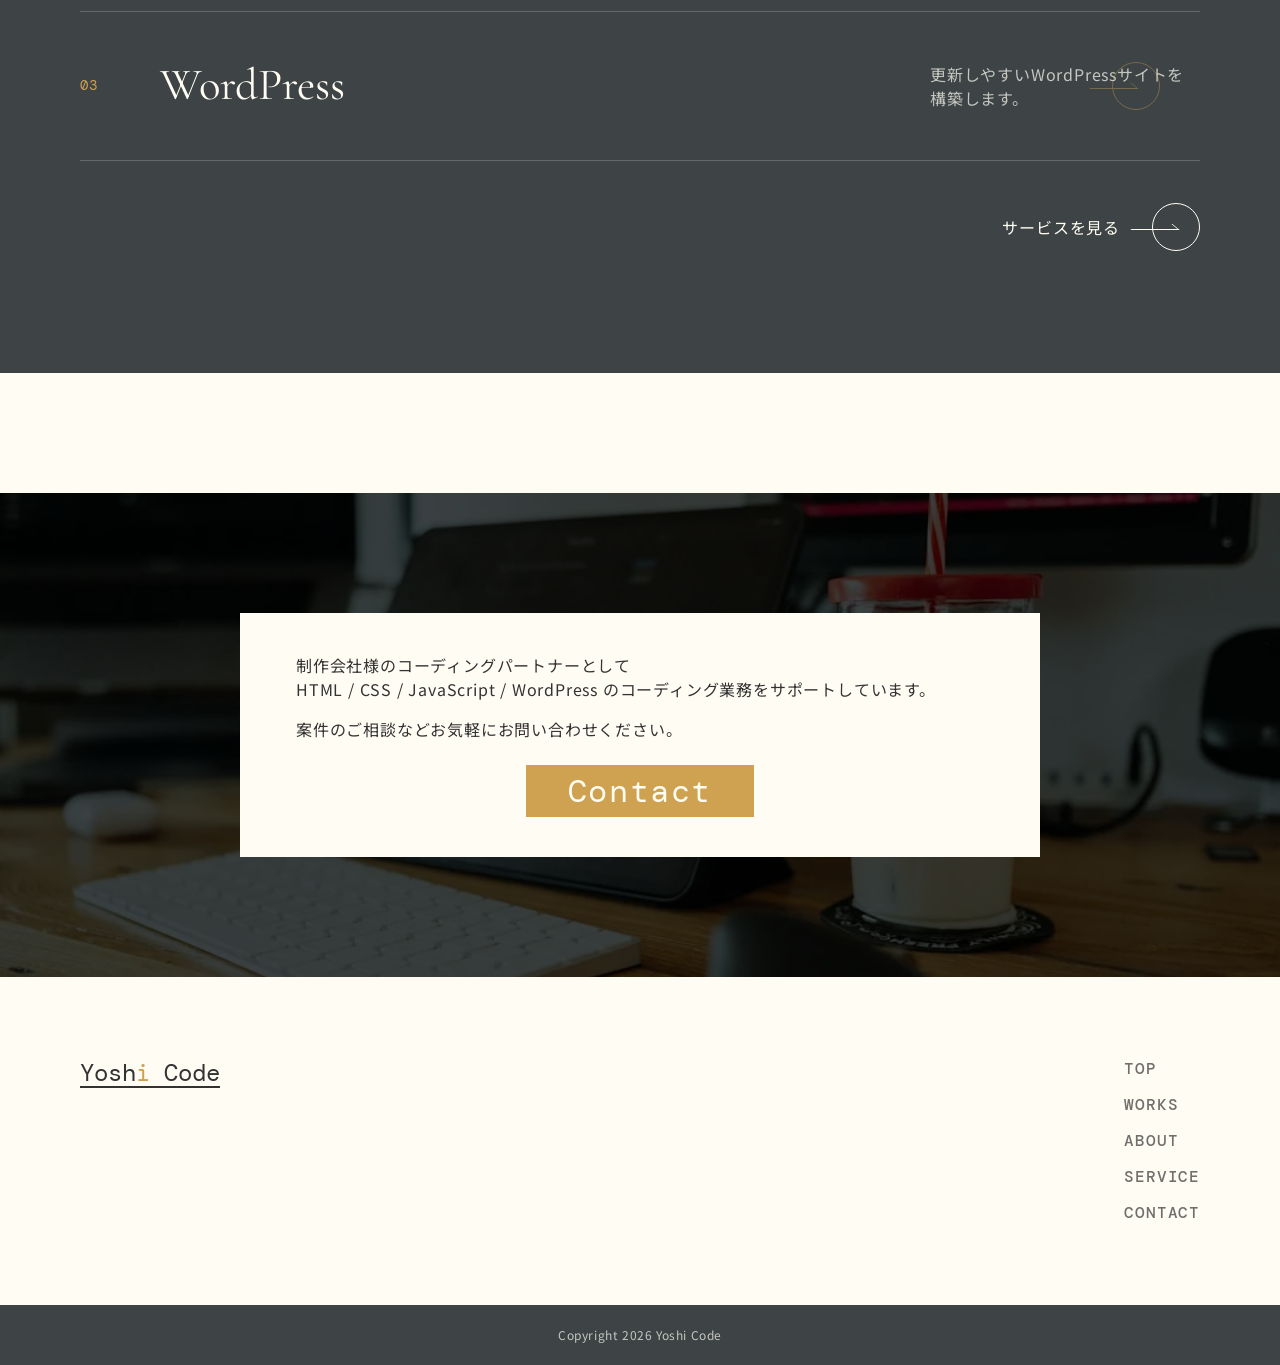
==== commit abbb3581: "トップレスポンシブ完了" ====
--- a/index.html
+++ b/index.html
@@ -32,11 +32,13 @@
 
   <!-- ヘッダー -->
   <header class="l-header js-header">
+    <!-- ヘッダーロゴ -->
     <div class="c-site-title">
       <a class="c-site-title__link dm-mono" href="index.html">
         yosh<span class="u-accent">i</span> code
       </a>
     </div>
+    <!-- ヘッダーナビ -->
     <nav class="l-header__nav">
       <ul class="l-header__menu">
         <li class="l-header__item dm-mono">
@@ -51,12 +53,51 @@
         <li class="l-header__item dm-mono">
           <a class="l-header__item-link" href="service.html">service</a>
         </li>
-        <li class="l-header__item l-header__item-cta dm-mono">
+        <li class="l-header__item dm-mono">
           <a class="l-header__item-link" href="contact.html">contact</a>
         </li>
       </ul>
     </nav>
-    
+    <!-- バーガーボタン -->
+    <button class="l-header__burger js-menu-toggle">
+      <span class="l-header__burger-bar"></span>
+      <span class="l-header__burger-bar"></span>
+    </button>
+
+    <div class="l-header__burger-content js-menu">
+      <div class="l-header__burger-header">
+        <div class="c-site-title">
+          <a class="c-site-title__link dm-mono" href="index.html">
+            yosh<span class="u-accent">i</span> code
+          </a>
+        </div>
+        <button class="l-header__burger js-menu-toggle">
+          <span class="l-header__burger-bar"></span>
+          <span class="l-header__burger-bar"></span>
+        </button>
+      </div>
+      <div class="l-header__burger-body">
+        <nav class="l-header__burger-nav">
+          <ul class="l-header__burger-menu">
+            <li class="l-header__burger-item dm-mono">
+              <a class="l-header__burger-item-link" href="index.html">top</a>
+            </li>
+            <li class="l-header__burger-item dm-mono">
+              <a class="l-header__burger-item-link" href="works.html">works</a>
+            </li>
+            <li class="l-header__burger-item dm-mono">
+              <a class="l-header__burger-item-link" href="about.html">about</a>
+            </li>
+            <li class="l-header__burger-item dm-mono">
+              <a class="l-header__burger-item-link" href="service.html">service</a>
+            </li>
+            <li class="l-header__burger-item dm-mono">
+              <a class="l-header__burger-item-link" href="contact.html">contact</a>
+            </li>
+          </ul>
+        </nav>
+      </div>
+    </div>
   </header>
 
   <main class="l-main">
--- a/asset/css/app.css
+++ b/asset/css/app.css
@@ -581,6 +581,16 @@
   transition: transform 0.3s;
   z-index: 10;
 }
+@media (max-width: 1024px) {
+  .l-header {
+    padding: 16px 40px;
+  }
+}
+@media (max-width: 768px) {
+  .l-header {
+    padding: 16px 20px;
+  }
+}
 .l-header::before {
   content: "";
   position: absolute;
@@ -591,6 +601,11 @@
 }
 .l-header.is-hidden {
   transform: translateY(-100%);
+}
+@media (max-width: 768px) {
+  .l-header__nav {
+    display: none;
+  }
 }
 .l-header__menu {
   margin: 0;
@@ -629,15 +644,150 @@
   transform-origin: left;
   transition: transform 0.3s;
 }
+.l-header__burger {
+  display: none;
+  position: relative;
+  width: 100%;
+  max-width: 50px;
+  aspect-ratio: 1/1;
+  background-color: var(--color-cream);
+  box-shadow: rgba(0, 0, 0, 0.1) 1px 3px 15px;
+  cursor: pointer;
+  border: none;
+  border-radius: 50%;
+  flex: 0 0 auto;
+  transition: 0.3s;
+}
+.l-header__burger.is-open .l-header__burger-bar:nth-of-type(1) {
+  top: 50%;
+  transform: rotate(30deg);
+}
+.l-header__burger.is-open .l-header__burger-bar:nth-of-type(2) {
+  top: 50%;
+  transform: rotate(-30deg);
+}
+@media (max-width: 768px) {
+  .l-header__burger {
+    display: block;
+  }
+}
+.l-header__burger-bar {
+  position: absolute;
+  display: inline-block;
+  left: 50%;
+  translate: -50%;
+  width: 24px;
+  height: 1px;
+  background: #333;
+  transition: all 0.3s;
+}
+.l-header__burger-bar:nth-of-type(1) {
+  top: calc(50% - 4px);
+}
+.l-header__burger-bar:nth-of-type(2) {
+  top: calc(50% + 4px);
+}
+.l-header__burger-content {
+  position: fixed;
+  top: 0;
+  left: 0;
+  right: 0;
+  bottom: 0;
+  z-index: 20;
+  background-color: var(--color-cream);
+  opacity: 0;
+  visibility: hidden;
+  transition: 0.3s;
+  overflow: auto;
+}
+.l-header__burger-content.is-open {
+  opacity: 1;
+  visibility: visible;
+}
+.l-header__burger-header {
+  display: flex;
+  align-items: center;
+  justify-content: space-between;
+  padding: 16px 20px;
+}
+.l-header__burger-body {
+  padding: 20px;
+}
+.l-header__burger-menu {
+  margin: 0;
+}
+.l-header__burger-item {
+  border-bottom: 1px solid rgba(51, 51, 51, 0.2);
+}
+.l-header__burger-item-link {
+  position: relative;
+  display: block;
+  color: var(--text);
+  text-decoration: none;
+  font-size: 1rem;
+  font-weight: 500;
+  letter-spacing: 0.05em;
+  text-transform: uppercase;
+  opacity: 0.7;
+  transition: 0.3s;
+  padding: 16px 0;
+}
+@media (hover: hover) and (pointer: fine) {
+  .l-header__burger-item-link:hover {
+    opacity: 1;
+    padding: 16px 20px;
+  }
+  .l-header__burger-item-link:hover::before {
+    transform: scaleX(1);
+  }
+  .l-header__burger-item-link:hover::after {
+    right: 20px;
+  }
+}
+.l-header__burger-item-link::before {
+  content: "";
+  position: absolute;
+  top: 0;
+  bottom: 0;
+  left: 0;
+  right: 0;
+  background: rgba(207, 161, 82, 0.3);
+  transform: scaleX(0);
+  transform-origin: left;
+  transition: transform 0.3s;
+  z-index: -1;
+}
+.l-header__burger-item-link::after {
+  content: "";
+  position: absolute;
+  top: 50%;
+  right: 24px;
+  transform: translateY(-50%) skewX(50deg);
+  width: 40px;
+  height: 6px;
+  border-bottom: 1px solid #333;
+  border-right: 1px solid #333;
+  transition: 0.3s;
+}
 
 .l-footer {
-  padding: 180px 0 0;
+  padding: 120px 0 0;
+}
+@media (max-width: 768px) {
+  .l-footer {
+    padding: 80px 0 0;
+  }
 }
 .l-footer__content {
   display: flex;
   align-items: flex-start;
   justify-content: space-between;
   padding-bottom: 80px;
+}
+@media (max-width: 768px) {
+  .l-footer__content {
+    padding-bottom: 56px;
+  }
 }
 .l-footer__menu {
   margin: 0;
@@ -764,12 +914,29 @@
   color: var(--text);
   transition: 0.3s;
 }
+@media (max-width: 599px) {
+  .c-button__link {
+    font-size: 15px;
+  }
+}
 @media (hover: hover) and (pointer: fine) {
   .c-button__link:hover::before {
     width: 52px;
   }
+}
+@media (hover: hover) and (pointer: fine) and (max-width: 599px) {
+  .c-button__link:hover::before {
+    width: 44px;
+  }
+}
+@media (hover: hover) and (pointer: fine) {
   .c-button__link:hover::after {
     right: 20px;
+  }
+}
+@media (hover: hover) and (pointer: fine) and (max-width: 599px) {
+  .c-button__link:hover::after {
+    right: 16px;
   }
 }
 .c-button__link::before {
@@ -784,6 +951,11 @@
   border-radius: 50%;
   transition: 0.3s;
 }
+@media (max-width: 599px) {
+  .c-button__link::before {
+    width: 40px;
+  }
+}
 .c-button__link::after {
   content: "";
   position: absolute;
@@ -795,6 +967,12 @@
   border-bottom: 1px solid #333;
   border-right: 1px solid #333;
   transition: 0.3s;
+}
+@media (max-width: 599px) {
+  .c-button__link::after {
+    width: 40px;
+    right: 20px;
+  }
 }
 .c-button__link--light {
   color: var(--text-light);
@@ -847,22 +1025,41 @@
 }
 .c-works__list {
   display: grid;
-  grid-template-columns: repeat(3, 1fr);
+  grid-template-columns: repeat(auto-fit, minmax(300px, 1fr));
   gap: 40px;
   list-style: none;
   margin: 0;
   padding: 0;
+}
+@media (max-width: 1280px) {
+  .c-works__list {
+    gap: 40px 24px;
+  }
+}
+@media (max-width: 599px) {
+  .c-works__list {
+    grid-template-columns: 1fr;
+  }
+}
+.c-works__item {
+  display: grid;
+  grid-row: span 4;
+  grid-template-rows: subgrid;
 }
 .c-works__card {
   overflow: hidden;
   border-radius: 8px;
   background-color: var(--color-cream);
-  height: 100%;
+  display: grid;
+  grid-row: span 4;
+  grid-template-rows: subgrid;
 }
 .c-works__link {
   position: relative;
-  display: flex;
-  flex-direction: column;
+  display: grid;
+  grid-row: span 4;
+  grid-template-rows: subgrid;
+  gap: 0;
   text-decoration: none;
   height: 100%;
 }
@@ -934,20 +1131,47 @@
   letter-spacing: 0.05em;
   color: var(--text);
 }
+@media (max-width: 1280px) {
+  .c-works__title {
+    padding: 0 20px;
+  }
+}
+@media (max-width: 599px) {
+  .c-works__title {
+    font-size: 1.125rem;
+  }
+}
 .c-works__text {
   margin: 16px 0 0 0;
   padding: 0 32px;
   font-size: 1rem;
   letter-spacing: 0.05em;
   color: var(--text);
-  flex-grow: 1;
+}
+@media (max-width: 1280px) {
+  .c-works__text {
+    padding: 0 20px;
+  }
+}
+@media (max-width: 599px) {
+  .c-works__text {
+    font-size: 15px;
+  }
 }
 .c-works__meta {
   display: grid;
   grid-template-columns: 60px 1fr;
   align-items: start;
   gap: 8px 0;
-  padding: 32px;
+  margin-top: 32px;
+  padding: 0 32px 32px;
+}
+@media (max-width: 1280px) {
+  .c-works__meta {
+    grid-template-columns: 50px 1fr;
+    margin-top: 28px;
+    padding: 0 20px 28px;
+  }
 }
 .c-works__term {
   font-size: 0.875rem;
@@ -993,11 +1217,27 @@
   padding: 120px 0;
   margin-bottom: 80px;
 }
+@media (max-width: 768px) {
+  .c-cta {
+    padding: 80px 0;
+    margin-bottom: 56px;
+  }
+}
 .c-cta__content {
   background-color: var(--color-cream);
   max-width: 800px;
   margin: 0 auto;
   padding: 40px 56px;
+}
+@media (max-width: 599px) {
+  .c-cta__content {
+    padding: 32px 20px 40px;
+  }
+}
+@media (max-width: 599px) {
+  .c-cta__content .c-text br {
+    display: none;
+  }
 }
 .c-cta__content .c-text + .c-text {
   margin-top: 16px;
@@ -1020,6 +1260,12 @@
   transition: 0.3s;
   z-index: 0;
 }
+@media (max-width: 599px) {
+  .c-cta__btn-link {
+    font-size: 1.75rem;
+    padding: 6px 36px;
+  }
+}
 .c-cta__btn-link:hover {
   border: 2px solid var(--color-gold);
   color: var(--text-accent);
@@ -1047,6 +1293,21 @@
   align-items: center;
   padding: 96px 64px 32px;
 }
+@media (max-width: 1024px) {
+  .p-mv {
+    padding: 96px 40px 32px;
+  }
+}
+@media (max-width: 768px) {
+  .p-mv {
+    padding: 96px 20px 24px;
+  }
+}
+@media (max-width: 599px) {
+  .p-mv {
+    min-height: 95svh;
+  }
+}
 .p-mv__content {
   width: 100%;
   min-height: calc(90svh - 128px);
@@ -1055,7 +1316,7 @@
 }
 .p-mv__title {
   margin: 0;
-  font-size: clamp(4.5rem, 11vw, 11.25rem);
+  font-size: clamp(4rem, 11vw, 11.25rem);
   font-weight: 500;
   line-height: 1;
   letter-spacing: 0.12em;
@@ -1071,6 +1332,11 @@
   font-weight: 500;
   letter-spacing: 0.4em;
   color: var(--text-accent);
+}
+@media (max-width: 599px) {
+  .p-mv__title-label {
+    font-size: 1.25rem;
+  }
 }
 .p-mv__text {
   position: relative;
@@ -1083,14 +1349,34 @@
   transform: translate(-50px, 0);
   animation: appear 1s 0.9s ease-in-out forwards;
 }
+@media (max-width: 768px) {
+  .p-mv__text {
+    padding: 0 0 48px 56px;
+  }
+}
+@media (max-width: 599px) {
+  .p-mv__text {
+    font-size: 15px;
+  }
+}
 .p-mv__text::before {
   content: "";
   position: absolute;
   width: 72px;
   height: 1px;
   background-color: var(--color-gold);
-  top: 50%;
+  top: 26px;
   left: 0;
+}
+@media (max-width: 768px) {
+  .p-mv__text::before {
+    width: 40px;
+  }
+}
+@media (max-width: 599px) {
+  .p-mv__text::before {
+    top: 24px;
+  }
 }
 .p-mv__cta {
   margin: auto 0 0 auto;
@@ -1098,6 +1384,11 @@
   transform: translate(0, 50px);
   animation: appear 1s 1.2s ease-in-out forwards;
 }
+@media (max-width: 768px) {
+  .p-mv__cta {
+    margin: auto 0 0 0;
+  }
+}
 .p-mv__cta .c-button {
   margin-top: 10px;
 }
@@ -1106,6 +1397,16 @@
   font-size: 1rem;
   line-height: 1.7;
   letter-spacing: 0.05em;
+}
+@media (max-width: 599px) {
+  .p-mv__cta-text {
+    font-size: 15px;
+  }
+}
+@media (max-width: 599px) {
+  .p-mv__cta-text br {
+    display: none;
+  }
 }
 
 @keyframes appear {
@@ -1118,6 +1419,11 @@
   padding: 120px 0;
   background-color: var(--color-dark);
 }
+@media (max-width: 768px) {
+  .p-top__works {
+    padding: 80px 0;
+  }
+}
 .p-top__works .c-title {
   color: var(--text-light);
 }
@@ -1131,12 +1437,22 @@
 .p-top__works-content {
   margin-top: 72px;
 }
+@media (max-width: 768px) {
+  .p-top__works-content {
+    margin-top: 56px;
+  }
+}
 .p-top__works-content .c-button {
   margin-top: 40px;
   text-align: right;
 }
 .p-top__about {
   padding: 120px 0;
+}
+@media (max-width: 768px) {
+  .p-top__about {
+    padding: 80px 0;
+  }
 }
 .p-top__about-content {
   max-width: 1080px;
@@ -1145,10 +1461,31 @@
   grid-template-columns: 320px 1fr;
   gap: 72px;
 }
+@media (max-width: 1024px) {
+  .p-top__about-content {
+    gap: 40px;
+  }
+}
+@media (max-width: 768px) {
+  .p-top__about-content {
+    grid-template-columns: 220px 1fr;
+    margin: 56px auto 0;
+  }
+}
+@media (max-width: 599px) {
+  .p-top__about-content {
+    grid-template-columns: 1fr;
+  }
+}
 .p-top__about-img {
   margin: 0;
   width: 100%;
   max-width: 320px;
+}
+@media (max-width: 599px) {
+  .p-top__about-img {
+    margin: 0 auto;
+  }
 }
 .p-top__about-img img {
   border-radius: 50%;
@@ -1162,6 +1499,7 @@
   margin: 0;
   font-size: 1.25rem;
   font-weight: 500;
+  line-height: 1.2;
   letter-spacing: 0.05em;
   text-align: center;
 }
@@ -1179,6 +1517,12 @@
   display: flex;
   flex-wrap: wrap;
   gap: 16px 24px;
+}
+@media (max-width: 599px) {
+  .p-top__about-skill-list {
+    margin: 32px 0 0 0;
+    gap: 8px 20px;
+  }
 }
 .p-top__about-skill-item {
   position: relative;
@@ -1220,10 +1564,20 @@
   margin-top: 40px;
   text-align: right;
 }
+@media (max-width: 599px) {
+  .p-top__about-info .c-button {
+    margin-top: 24px;
+  }
+}
 .p-top__service {
   padding: 120px 0;
   background-color: var(--color-dark);
 }
+@media (max-width: 768px) {
+  .p-top__service {
+    padding: 80px 0;
+  }
+}
 .p-top__service .c-title {
   color: var(--text-light);
 }
@@ -1232,11 +1586,21 @@
 }
 .p-top__service-content {
   margin-top: 72px;
+}
+@media (max-width: 768px) {
+  .p-top__service-content {
+    margin-top: 56px;
+  }
 }
 .p-top__service-content .c-button {
   margin-top: 40px;
   text-align: right;
 }
+@media (max-width: 599px) {
+  .p-top__service-content .c-button {
+    margin-top: 24px;
+  }
+}
 .p-top__service-list {
   margin: 0;
   padding: 0;
@@ -1244,17 +1608,43 @@
 }
 .p-top__service-item {
   border-bottom: 1px solid rgba(255, 253, 243, 0.2);
+}
+.p-top__service-item:first-child .p-top__service-link {
+  padding: 0 0 40px;
+}
+@media (hover: hover) and (pointer: fine) {
+  .p-top__service-item:first-child .p-top__service-link:hover {
+    padding: 0 20px 40px;
+  }
+}
+@media (hover: hover) and (pointer: fine) and (max-width: 599px) {
+  .p-top__service-item:first-child .p-top__service-link:hover {
+    padding: 0 16px 24px;
+  }
+}
+@media (max-width: 599px) {
+  .p-top__service-item:first-child .p-top__service-link {
+    padding: 0 0 24px;
+  }
 }
 .p-top__service-link {
   position: relative;
   display: grid;
   grid-template-columns: 60px 1fr 270px;
   align-items: center;
-  gap: 20px;
+  gap: 8px 20px;
   padding: 40px 0;
   text-decoration: none;
   transition: 0.3s;
   z-index: 0;
+}
+@media (max-width: 599px) {
+  .p-top__service-link {
+    grid-template-columns: 24px 1fr;
+    grid-template-rows: repeat(2, 1fr);
+    padding: 24px 0;
+    gap: 8px 16px;
+  }
 }
 .p-top__service-link::before {
   content: "";
@@ -1269,24 +1659,46 @@
   transition: transform 0.3s;
   z-index: -1;
 }
-.p-top__service-link:hover {
-  padding: 40px 20px;
-}
-.p-top__service-link:hover::before {
-  transform: scaleX(1);
-}
-.p-top__service-link:hover .p-top__service-arrow {
-  width: 52px;
-  opacity: 1;
-}
-.p-top__service-link:hover .p-top__service-arrow::before {
-  right: 20px;
+@media (hover: hover) and (pointer: fine) {
+  .p-top__service-link:hover {
+    padding: 40px 20px;
+  }
+}
+@media (hover: hover) and (pointer: fine) and (max-width: 599px) {
+  .p-top__service-link:hover {
+    padding: 24px 16px;
+  }
+}
+@media (hover: hover) and (pointer: fine) {
+  .p-top__service-link:hover::before {
+    transform: scaleX(1);
+  }
+  .p-top__service-link:hover .p-top__service-arrow {
+    width: 52px;
+    opacity: 1;
+  }
+  .p-top__service-link:hover .p-top__service-arrow::before {
+    right: 20px;
+  }
+}
+@media (hover: hover) and (pointer: fine) and (max-width: 599px) {
+  .p-top__service-link:hover .p-top__service-arrow {
+    width: 44px;
+  }
+  .p-top__service-link:hover .p-top__service-arrow::before {
+    right: 16px;
+  }
 }
 .p-top__service-num {
   font-size: 0.875rem;
   letter-spacing: 0.05em;
   color: var(--text-accent);
 }
+@media (max-width: 599px) {
+  .p-top__service-num {
+    grid-area: 1/1/3/2;
+  }
+}
 .p-top__service-title {
   margin: 0;
   font-size: clamp(28px, 3.5vw, 52px);
@@ -1294,9 +1706,19 @@
   letter-spacing: 0;
   color: var(--text-light);
 }
+@media (max-width: 599px) {
+  .p-top__service-title {
+    grid-area: 1/2/2/3;
+  }
+}
 .p-top__service-text {
   color: var(--text-light);
   opacity: 0.7;
+}
+@media (max-width: 599px) {
+  .p-top__service-text {
+    grid-area: 2/2/3/3;
+  }
 }
 .p-top__service-arrow {
   position: absolute;
@@ -1311,6 +1733,11 @@
   transition: 0.3s;
   z-index: -1;
 }
+@media (max-width: 599px) {
+  .p-top__service-arrow {
+    width: 40px;
+  }
+}
 .p-top__service-arrow::before {
   content: "";
   position: absolute;
@@ -1323,11 +1750,10 @@
   border-right: 1px solid var(--color-gold);
   transition: 0.3s;
 }
-.p-top__contact {
-  padding: 120px 0;
-}
-.p-top__contact-content {
-  margin: 72px 0 0 0;
+@media (max-width: 599px) {
+  .p-top__service-arrow::before {
+    width: 40px;
+  }
 }
 
 .u-fade-up {
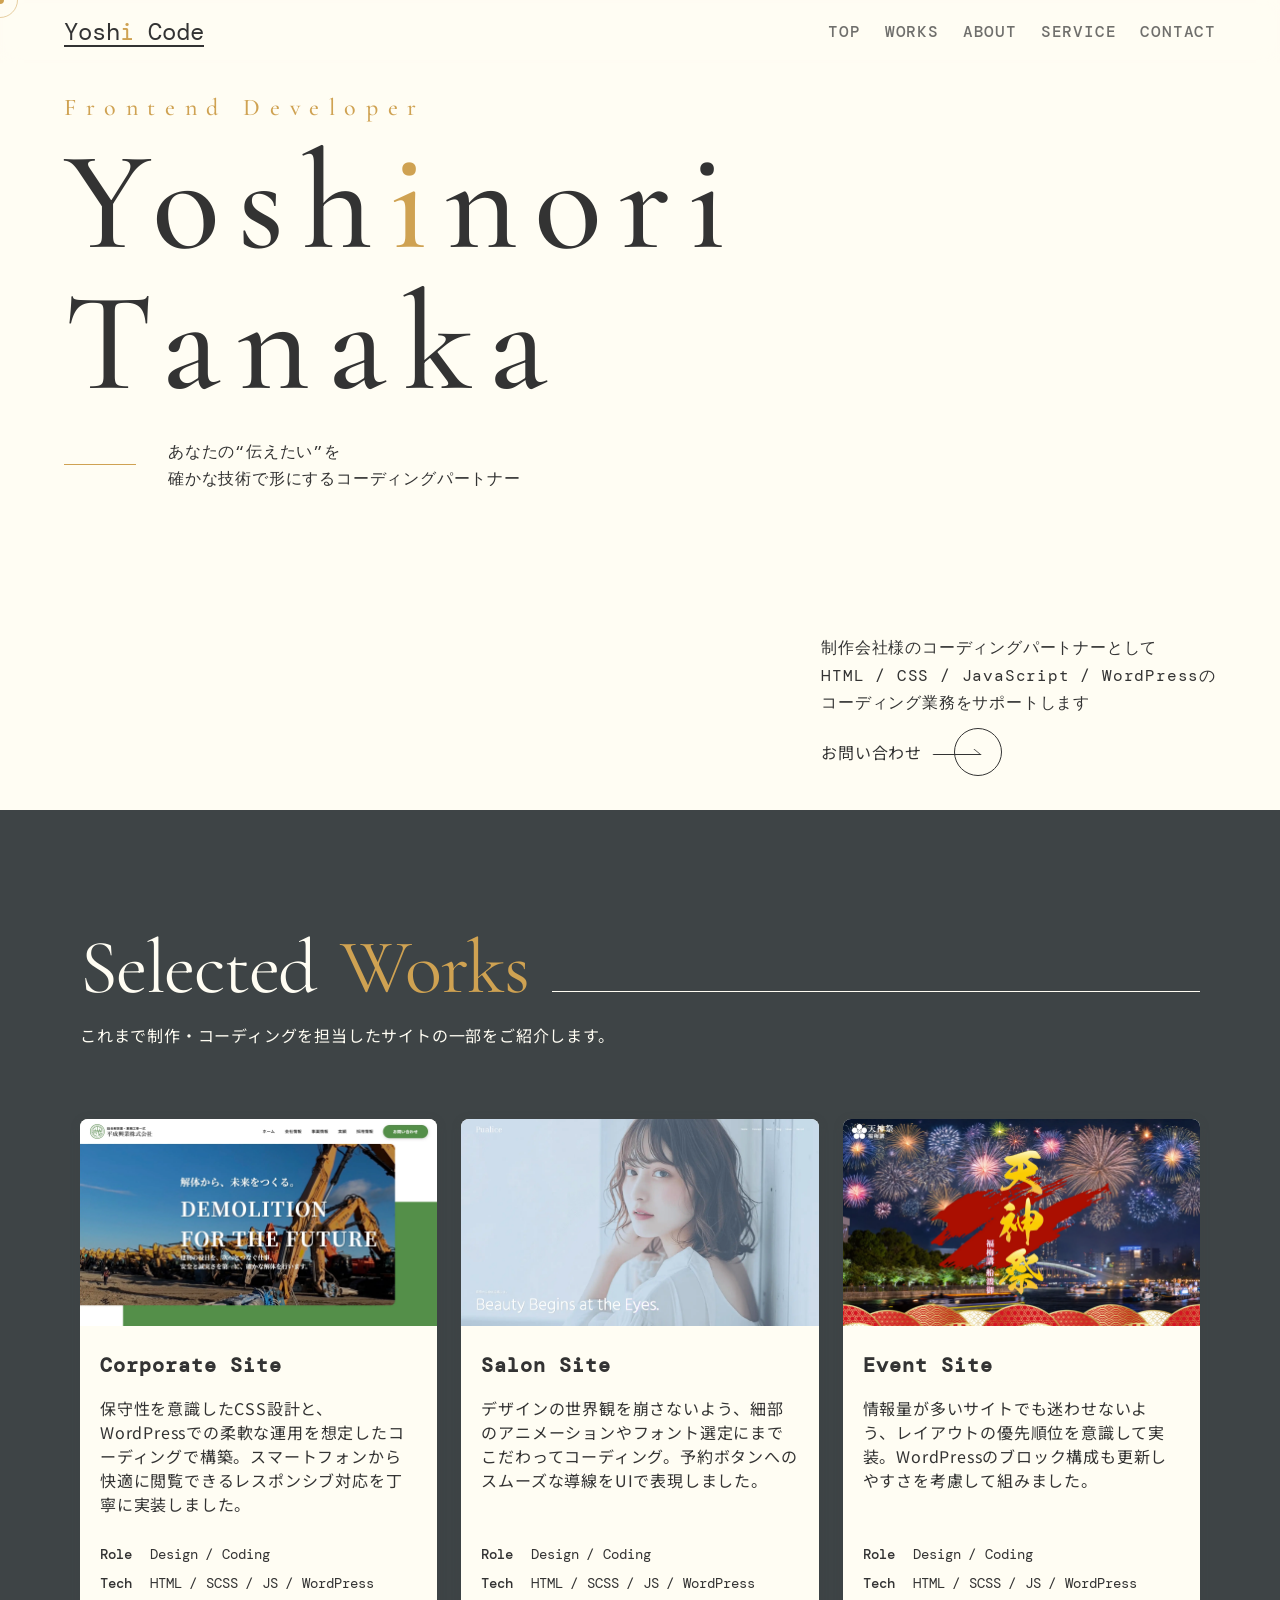
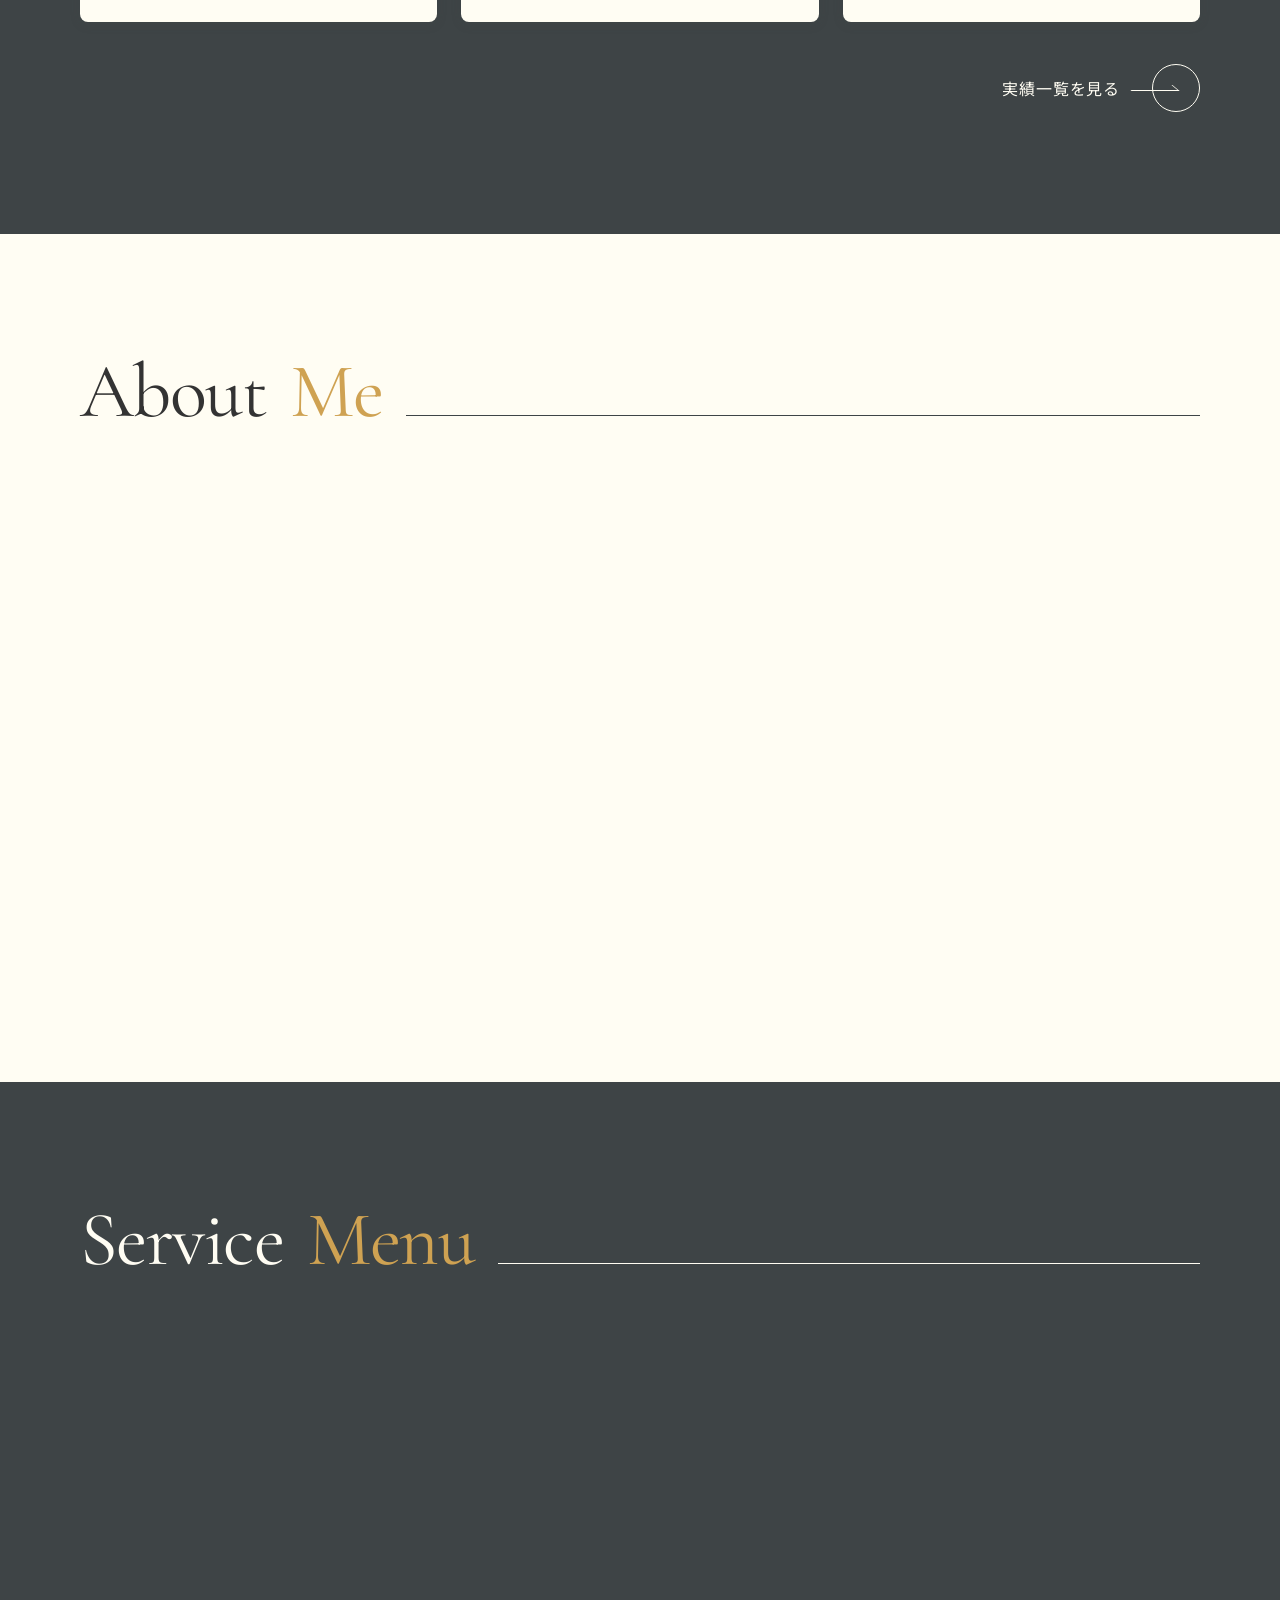
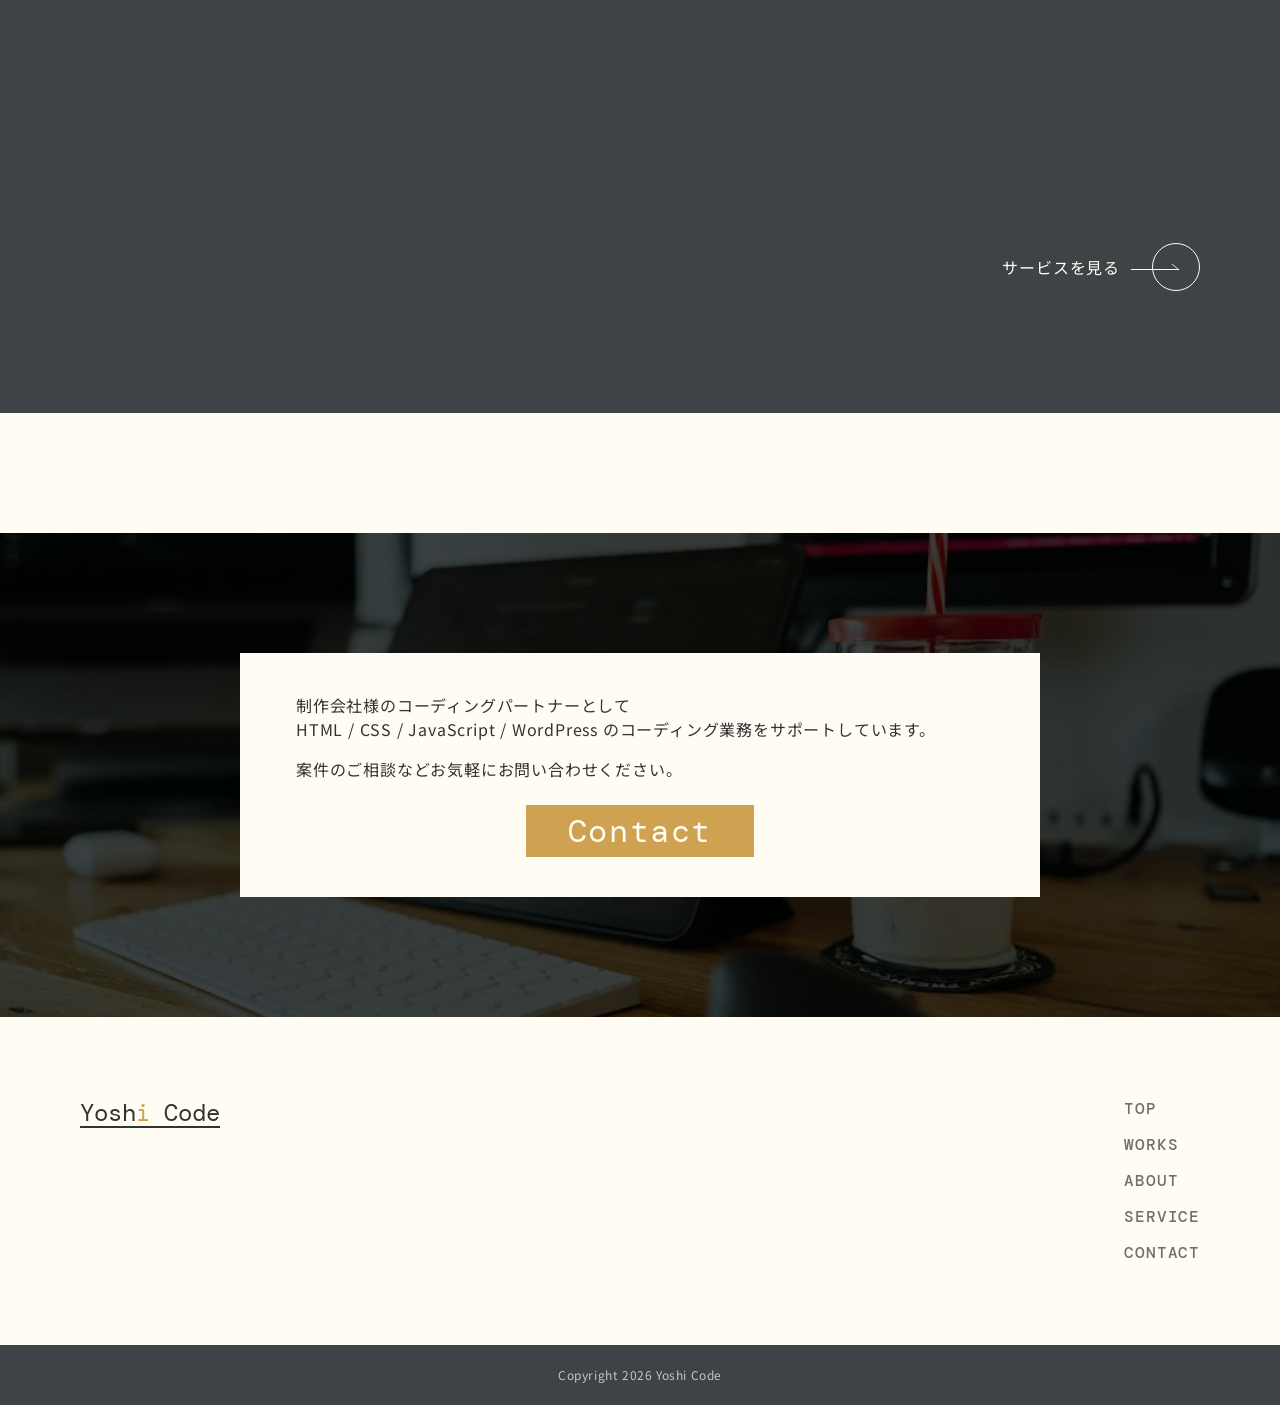
==== commit ee1f3d40: "下層ページ" ====
--- a/index.html
+++ b/index.html
@@ -4,7 +4,7 @@
   <meta charset="UTF-8">
   <meta http-equiv="X-UA-Compatible" content="IE=edge">
   <meta name="viewport" content="width=device-width, initial-scale=1.0">
-  <title>YOSHI CODE | Yoshi Portfolio</title>
+  <title>YOSHI CODE | Yoshinori Tanaka</title>
   <meta name="description" content="YOSHI CODE | Yoshi Portfolio">
   <meta name="keywords" content="YOSHI CODE | Yoshi Portfolio">
   <link rel="stylesheet" href="asset/css/app.css" />
@@ -149,8 +149,8 @@
                   <figure class="c-works__img">
                     <img src="asset/images/corporate-site.webp" alt="建設業サイト" loading="lazy" width="413" height="239">
                   </figure>
-                  <h3 class="c-works__title">
-                    建設業コーポレートサイト
+                  <h3 class="c-works__title dm-mono">
+                    corporate site
                   </h3>
                   <p class="c-works__text">
                     保守性を意識したCSS設計と、WordPressでの柔軟な運用を想定したコーディングで構築。スマートフォンから快適に閲覧できるレスポンシブ対応を丁寧に実装しました。
@@ -199,8 +199,8 @@
                   <figure class="c-works__img">
                     <img src="asset/images/salon-site.webp" alt="eyelash salonサイト" loading="lazy" width="413" height="239">
                   </figure>
-                  <h3 class="c-works__title">
-                    Eyelash Salon Webサイト
+                  <h3 class="c-works__title dm-mono">
+                    salon site
                   </h3>
                   <p class="c-works__text">
                     デザインの世界観を崩さないよう、細部のアニメーションやフォント選定にまでこだわってコーディング。予約ボタンへのスムーズな導線をUIで表現しました。
@@ -249,8 +249,8 @@
                   <figure class="c-works__img">
                     <img src="asset/images/event-site.webp" alt="イベントサイト" loading="lazy" width="413" height="239">
                   </figure>
-                  <h3 class="c-works__title">
-                    イベント紹介サイト
+                  <h3 class="c-works__title dm-mono">
+                    event site
                   </h3>
                   <p class="c-works__text">
                     情報量が多いサイトでも迷わせないよう、レイアウトの優先順位を意識して実装。WordPressのブロック構成も更新しやすさを考慮して組みました。
@@ -294,7 +294,7 @@
             </li>
           </ul>
           <div class="c-button">
-            <a class="c-button__link c-button__link--light" href="#">
+            <a class="c-button__link c-button__link--light" href="works.html">
               実績一覧を見る
             </a>
           </div>
--- a/asset/css/app.css
+++ b/asset/css/app.css
@@ -543,6 +543,7 @@
 }
 
 .inner {
+  width: 100%;
   max-width: 1440px;
   margin: 0 auto;
   padding: 0 80px;
@@ -838,6 +839,24 @@
   text-align: center;
 }
 
+.l-page-header {
+  padding-top: 63px;
+}
+.l-page-header__content {
+  min-height: 380px;
+  display: flex;
+  align-items: center;
+}
+.l-page-header__title {
+  margin: 0;
+  font-size: clamp(2.5rem, 6vw, 6rem);
+  font-weight: 500;
+  line-height: 1;
+  letter-spacing: 0.1em;
+  text-transform: capitalize;
+  color: var(--text);
+}
+
 .c-site-title {
   margin: 0;
   display: inline-block;
@@ -887,6 +906,13 @@
   background-color: var(--color-dark);
   height: 1px;
 }
+.c-title__page {
+  margin: 0;
+  font-size: 2rem;
+  font-weight: 400;
+  line-height: 1.2;
+  letter-spacing: 0.1em;
+}
 
 .c-text {
   margin: 0;
@@ -1053,6 +1079,7 @@
   display: grid;
   grid-row: span 4;
   grid-template-rows: subgrid;
+  box-shadow: 0 2px 10px rgba(62, 68, 70, 0.3);
 }
 .c-works__link {
   position: relative;
@@ -1130,6 +1157,7 @@
   font-size: 1.25rem;
   letter-spacing: 0.05em;
   color: var(--text);
+  text-transform: capitalize;
 }
 @media (max-width: 1280px) {
   .c-works__title {
@@ -1287,6 +1315,63 @@
   z-index: -1;
 }
 
+.c-breadcrumb__list {
+  margin: 0;
+  padding: 0;
+  list-style: none;
+  display: flex;
+  align-items: center;
+  flex-wrap: wrap;
+  gap: 32px;
+}
+.c-breadcrumb__item {
+  position: relative;
+  text-transform: capitalize;
+  font-size: 1rem;
+  letter-spacing: 0.05em;
+}
+.c-breadcrumb__item::after {
+  content: "";
+  position: absolute;
+  top: 50%;
+  right: -16px;
+  width: 8px;
+  aspect-ratio: 1;
+  border-top: 1px solid #333;
+  border-right: 1px solid #333;
+  transform: translateY(-50%) rotate(45deg);
+}
+.c-breadcrumb__item:last-child::after {
+  display: none;
+}
+.c-breadcrumb__link {
+  position: relative;
+  text-decoration: none;
+  color: var(--text);
+  opacity: 0.7;
+  transition: opacity 0.3s;
+}
+@media (hover: hover) and (pointer: fine) {
+  .c-breadcrumb__link:hover {
+    opacity: 1;
+  }
+  .c-breadcrumb__link:hover::before {
+    transform: scaleX(1);
+  }
+}
+.c-breadcrumb__link::before {
+  content: "";
+  position: absolute;
+  bottom: -4px;
+  left: 0;
+  right: 0;
+  height: 1px;
+  background: var(--color-gold);
+  transform: scaleX(0);
+  transform-origin: left;
+  transition: transform 0.3s;
+}
+
 .p-mv {
   min-height: 90svh;
   display: flex;
@@ -1392,6 +1477,11 @@
 .p-mv__cta .c-button {
   margin-top: 10px;
 }
+@media (max-width: 599px) {
+  .p-mv__cta .c-button {
+    text-align: right;
+  }
+}
 .p-mv__cta-text {
   margin: 0;
   font-size: 1rem;
@@ -1609,24 +1699,6 @@
 .p-top__service-item {
   border-bottom: 1px solid rgba(255, 253, 243, 0.2);
 }
-.p-top__service-item:first-child .p-top__service-link {
-  padding: 0 0 40px;
-}
-@media (hover: hover) and (pointer: fine) {
-  .p-top__service-item:first-child .p-top__service-link:hover {
-    padding: 0 20px 40px;
-  }
-}
-@media (hover: hover) and (pointer: fine) and (max-width: 599px) {
-  .p-top__service-item:first-child .p-top__service-link:hover {
-    padding: 0 16px 24px;
-  }
-}
-@media (max-width: 599px) {
-  .p-top__service-item:first-child .p-top__service-link {
-    padding: 0 0 24px;
-  }
-}
 .p-top__service-link {
   position: relative;
   display: grid;
@@ -1756,6 +1828,19 @@
   }
 }
 
+.p-archive {
+  padding: 120px 0 0;
+}
+.p-archive__content .c-text {
+  margin-top: 40px;
+}
+.p-archive__content + .p-archive__content {
+  margin-top: 80px;
+}
+.p-archive__list {
+  margin-top: 32px;
+}
+
 .u-fade-up {
   opacity: 0;
   filter: blur(10px);
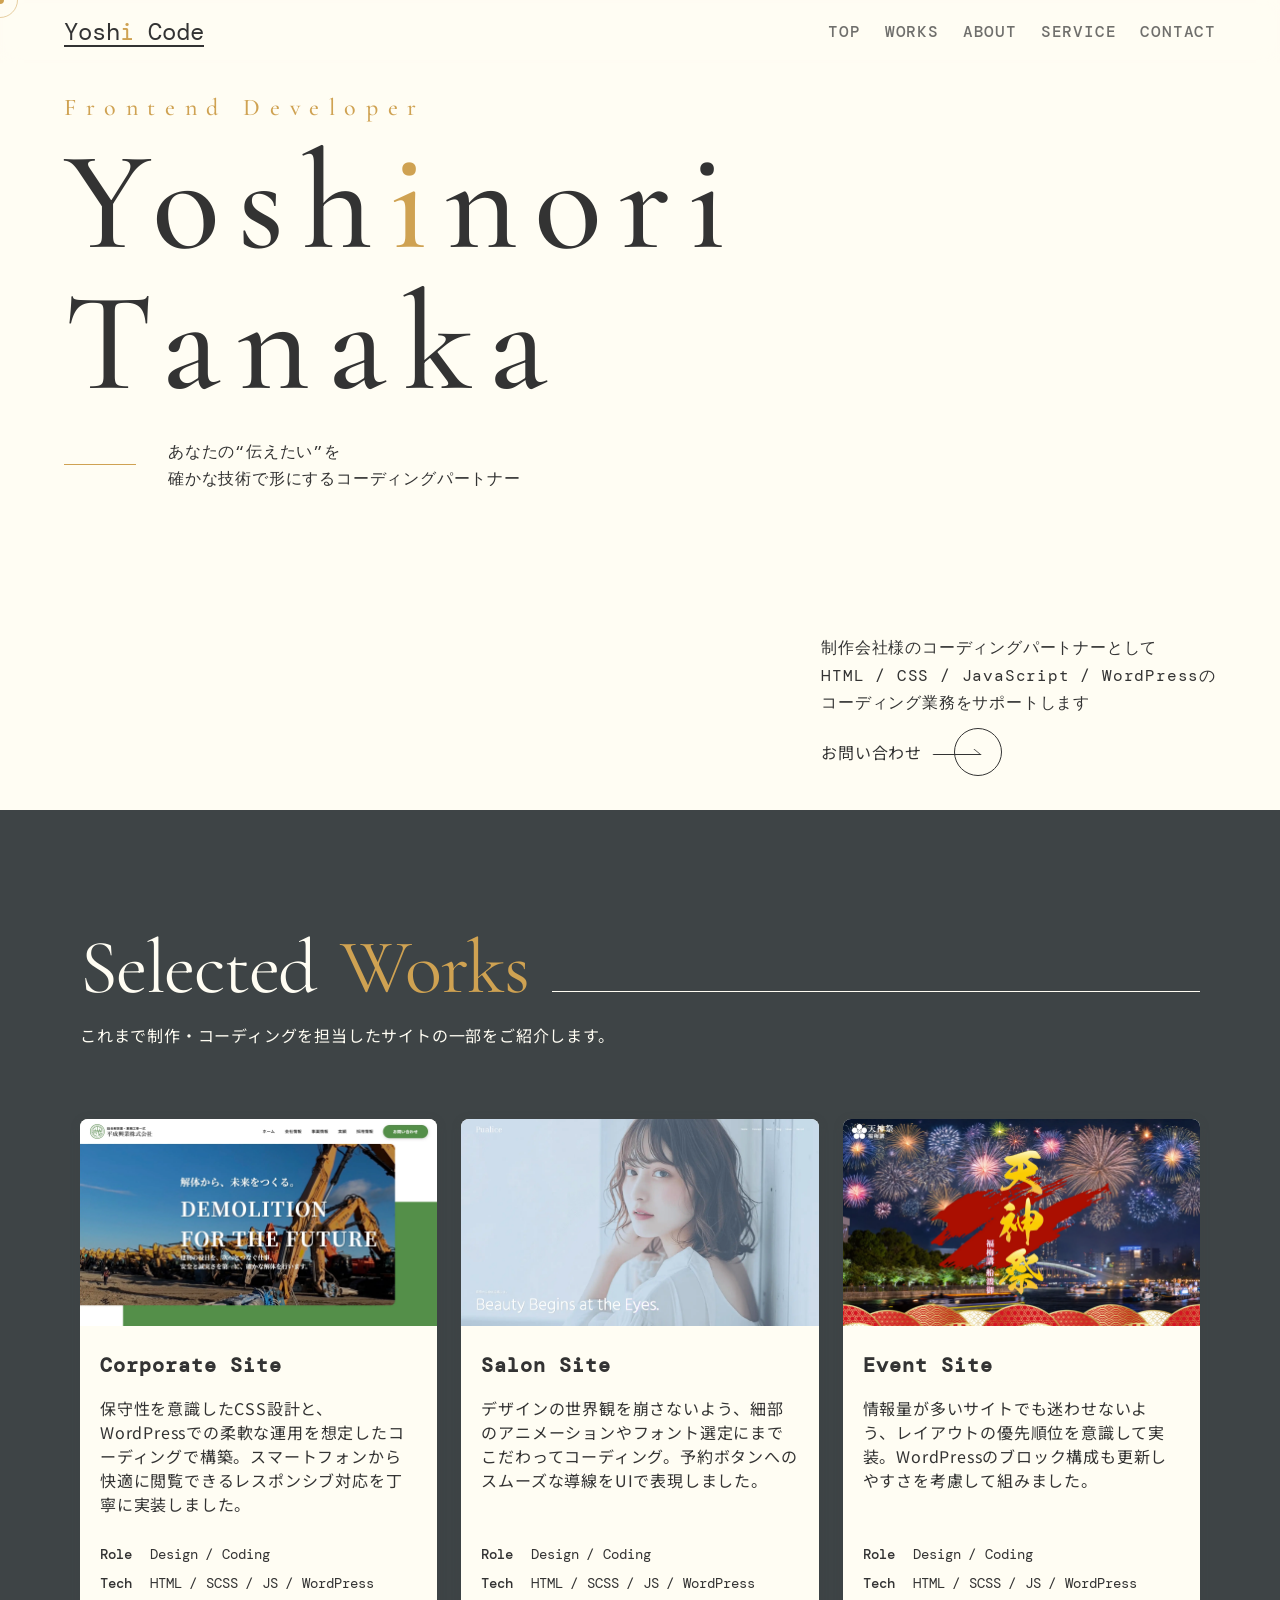
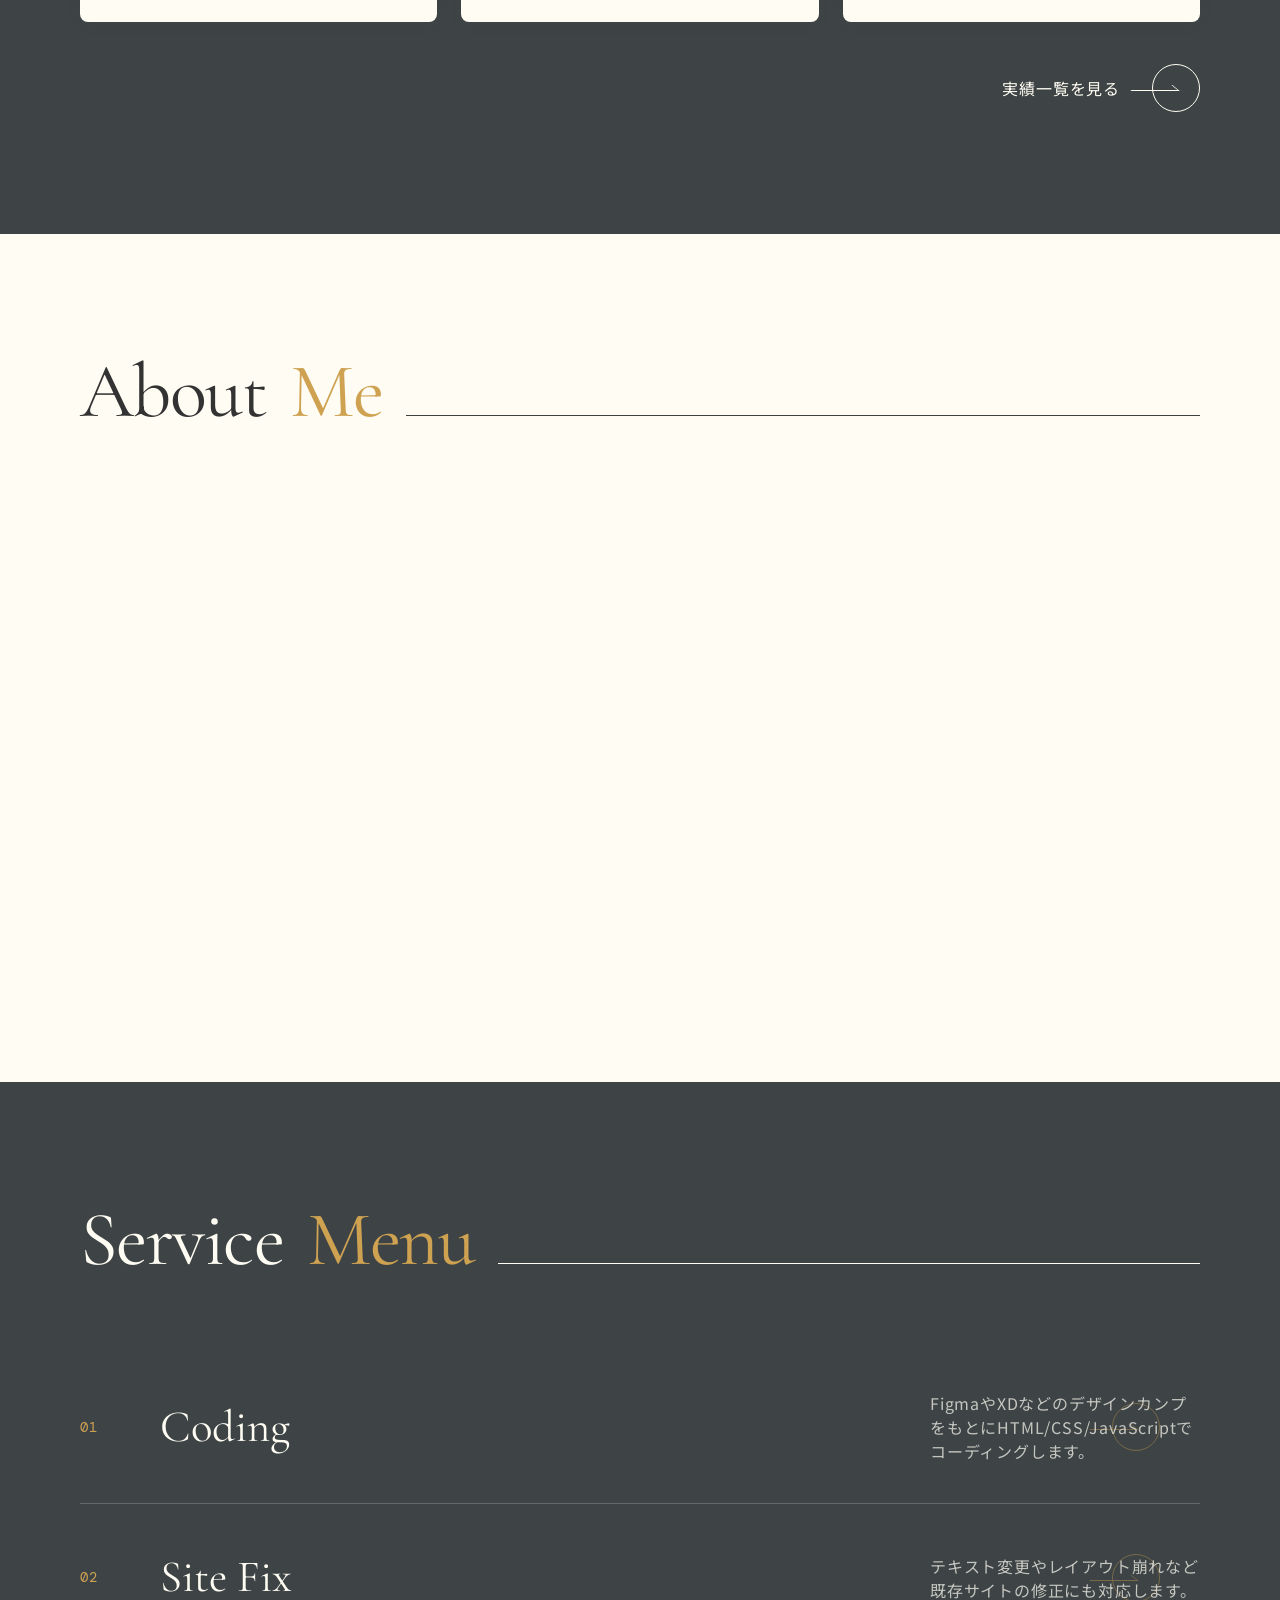
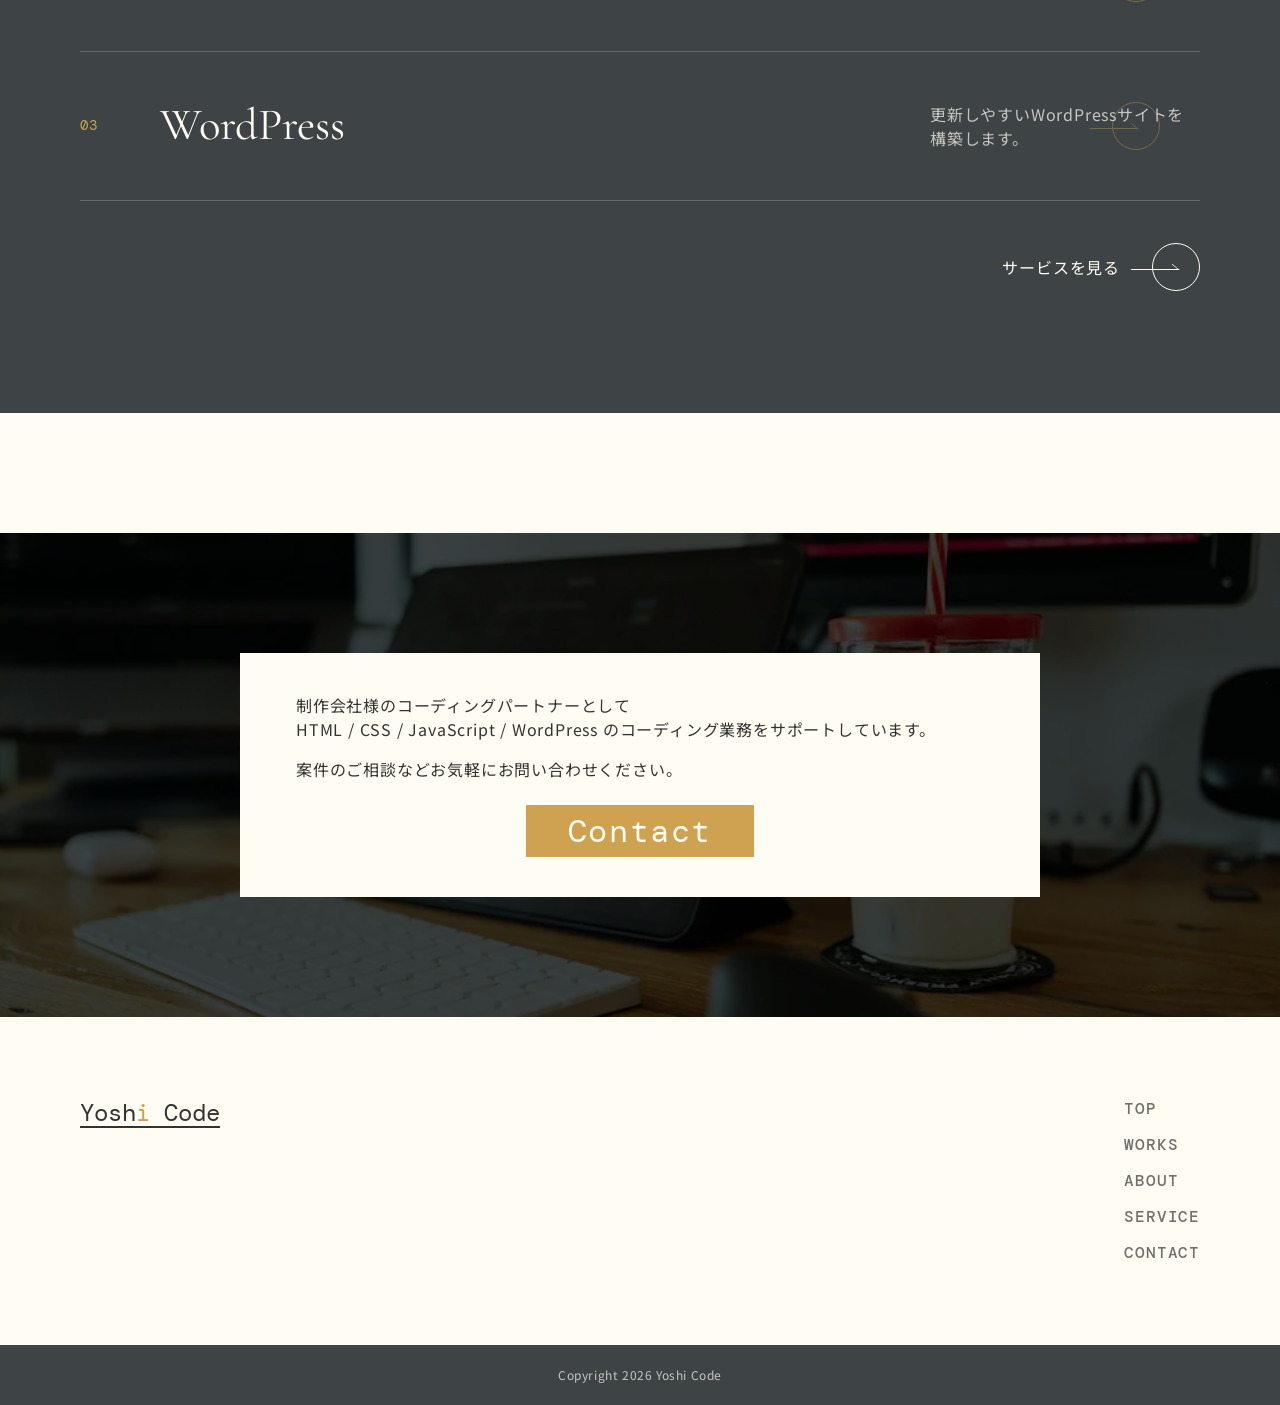
==== commit 2f0164ba: "innerからl-innerに変更" ====
--- a/index.html
+++ b/index.html
@@ -131,7 +131,7 @@
     
     <!-- works -->
     <section class="p-top__works">
-      <div class="inner">
+      <div class="l-inner">
         <h2 class="c-title cormorant-garamond">
           selected
           <span class="u-accent">works</span>
@@ -304,7 +304,7 @@
 
     <!-- about -->
     <section class="p-top__about">
-      <div class="inner">
+      <div class="l-inner">
         <h2 class="c-title cormorant-garamond">
           about
           <span class="u-accent">me</span>
@@ -344,7 +344,7 @@
               <li class="p-top__about-skill-item dm-mono">Git / GitHub</li>
             </ul>
             <div class="c-button">
-              <a class="c-button__link" href="#">
+              <a class="c-button__link" href="about.html">
                 私についてを見る
               </a>
             </div>
@@ -355,7 +355,7 @@
 
     <!-- service -->
     <section class="p-top__service">
-      <div class="inner">
+      <div class="l-inner">
         <h2 class="c-title cormorant-garamond">
           service
           <span class="u-accent">menu</span>
@@ -409,7 +409,7 @@
   <!-- フッター -->
   <footer class="l-footer">
     <div class="c-cta">
-      <div class="inner">
+      <div class="l-inner">
         <div class="c-cta__content u-fade-up js-fade">
           <p class="c-text">
             制作会社様のコーディングパートナーとして<br>
@@ -426,7 +426,7 @@
         </div>
       </div>
     </div>
-    <div class="inner">
+    <div class="l-inner">
       <div class="l-footer__content">
         <div class="c-site-title">
           <a class="c-site-title__link dm-mono" href="index.html">
--- a/asset/css/app.css
+++ b/asset/css/app.css
@@ -506,10 +506,11 @@
   position: absolute;
 }
 
-*, *::before, *::after {
-  cursor: none !important;
-}
-
+@media (hover: hover) and (pointer: fine) {
+  *, *::before, *::after {
+    cursor: none !important;
+  }
+}
 ::selection {
   background-color: var(--color-gold);
   color: var(--text);
@@ -540,23 +541,6 @@
 .dm-mono {
   font-family: "DM Mono", monospace;
   font-style: normal;
-}
-
-.inner {
-  width: 100%;
-  max-width: 1440px;
-  margin: 0 auto;
-  padding: 0 80px;
-}
-@media (max-width: 1024px) {
-  .inner {
-    padding: 0 40px;
-  }
-}
-@media (max-width: 768px) {
-  .inner {
-    padding: 0 20px;
-  }
 }
 
 :root {
@@ -842,10 +826,26 @@
 .l-page-header {
   padding-top: 63px;
 }
+@media (max-width: 768px) {
+  .l-page-header {
+    padding-top: 82px;
+  }
+}
 .l-page-header__content {
-  min-height: 380px;
+  min-height: 360px;
   display: flex;
   align-items: center;
+  border-bottom: 1px solid rgba(62, 68, 70, 0.2);
+}
+@media (max-width: 768px) {
+  .l-page-header__content {
+    min-height: 280px;
+  }
+}
+@media (max-width: 599px) {
+  .l-page-header__content {
+    min-height: 240px;
+  }
 }
 .l-page-header__title {
   margin: 0;
@@ -855,6 +855,23 @@
   letter-spacing: 0.1em;
   text-transform: capitalize;
   color: var(--text);
+}
+
+.l-inner {
+  width: 100%;
+  max-width: 1440px;
+  margin: 0 auto;
+  padding: 0 80px;
+}
+@media (max-width: 1024px) {
+  .l-inner {
+    padding: 0 40px;
+  }
+}
+@media (max-width: 768px) {
+  .l-inner {
+    padding: 0 20px;
+  }
 }
 
 .c-site-title {
@@ -913,12 +930,17 @@
   line-height: 1.2;
   letter-spacing: 0.1em;
 }
+@media (max-width: 599px) {
+  .c-title__page {
+    font-size: 1.5rem;
+  }
+}
 
 .c-text {
   margin: 0;
   font-size: 1rem;
   font-weight: 400;
-  letter-spacing: 1.7;
+  line-height: 1.5;
   letter-spacing: 0.05em;
   color: var(--text);
 }
@@ -1317,18 +1339,28 @@
 
 .c-breadcrumb__list {
   margin: 0;
-  padding: 0;
+  padding: 8px 16px;
   list-style: none;
   display: flex;
   align-items: center;
   flex-wrap: wrap;
   gap: 32px;
 }
+@media (max-width: 768px) {
+  .c-breadcrumb__list {
+    padding: 8px 0;
+  }
+}
 .c-breadcrumb__item {
   position: relative;
   text-transform: capitalize;
   font-size: 1rem;
   letter-spacing: 0.05em;
+}
+@media (max-width: 599px) {
+  .c-breadcrumb__item {
+    font-size: 0.875rem;
+  }
 }
 .c-breadcrumb__item::after {
   content: "";
@@ -1831,14 +1863,365 @@
 .p-archive {
   padding: 120px 0 0;
 }
+@media (max-width: 768px) {
+  .p-archive {
+    padding: 80px 0 0;
+  }
+}
 .p-archive__content .c-text {
   margin-top: 40px;
 }
+@media (max-width: 768px) {
+  .p-archive__content .c-text {
+    margin-top: 24px;
+  }
+}
 .p-archive__content + .p-archive__content {
   margin-top: 80px;
 }
 .p-archive__list {
   margin-top: 32px;
+}
+@media (max-width: 768px) {
+  .p-archive__list {
+    margin-top: 24px;
+  }
+}
+
+.p-work {
+  padding: 120px 0 0;
+}
+@media (max-width: 768px) {
+  .p-work {
+    padding: 80px 0 0;
+  }
+}
+.p-work__content {
+  display: grid;
+  grid-template-columns: 1fr 1.5fr;
+  gap: 20px;
+}
+@media (max-width: 768px) {
+  .p-work__content {
+    display: flex;
+    flex-direction: column-reverse;
+  }
+}
+.p-work__info {
+  padding: 40px 0 0;
+}
+.p-work__meta {
+  margin: 48px 0 0 0;
+  display: grid;
+  grid-template-columns: 80px 1fr;
+  gap: 32px 20px;
+}
+@media (max-width: 768px) {
+  .p-work__meta {
+    gap: 20px;
+    margin: 40px 0 0 0;
+  }
+}
+.p-work__term {
+  font-size: 0.875rem;
+  font-weight: 500;
+  letter-spacing: 0;
+  color: var(--text);
+  text-transform: capitalize;
+}
+.p-work__desc {
+  margin: 0;
+  font-size: 0.875rem;
+  letter-spacing: 0.05em;
+}
+.p-work__link {
+  position: relative;
+  display: inline-block;
+  font-size: 1rem;
+  font-weight: 400;
+  letter-spacing: 0;
+  color: var(--text-accent);
+  text-decoration: none;
+  opacity: 1;
+  transition: opacity 0.3s;
+}
+.p-work__link::before {
+  content: "";
+  position: absolute;
+  bottom: 0;
+  left: 0;
+  right: 0;
+  height: 1px;
+  background-color: var(--color-gold);
+  transition: 0.3s;
+}
+@media (hover: hover) and (pointer: fine) {
+  .p-work__link:hover {
+    opacity: 0.7;
+  }
+}
+.p-work__list {
+  margin: 0;
+  padding: 0;
+  list-style: none;
+  display: flex;
+  flex-wrap: wrap;
+  gap: 0 24px;
+}
+.p-work__list-item {
+  position: relative;
+  font-size: 0.875rem;
+  letter-spacing: 0;
+  color: var(--text);
+  text-transform: capitalize;
+}
+.p-work__list-item::after {
+  content: "/";
+  position: absolute;
+  top: 0;
+  right: -15px;
+}
+.p-work__list-item:last-child::after {
+  display: none;
+}
+.p-work__body {
+  position: relative;
+}
+.p-work__pc {
+  position: relative;
+}
+.p-work__pc-frame {
+  width: 100%;
+  aspect-ratio: 756/649;
+}
+.p-work__pc-img {
+  position: absolute;
+  top: 14px;
+  left: 40px;
+  right: 23px;
+  margin: 0;
+  z-index: -1;
+}
+@media (max-width: 1024px) {
+  .p-work__pc-img {
+    top: 10px;
+    left: 3vw;
+    right: 2vw;
+  }
+}
+@media (max-width: 768px) {
+  .p-work__pc-img {
+    top: 16px;
+    left: 5vw;
+    right: 3vw;
+  }
+}
+@media (max-width: 599px) {
+  .p-work__pc-img {
+    top: 8px;
+  }
+}
+.p-work__pc-img img {
+  width: 100%;
+  aspect-ratio: 693/400;
+}
+.p-work__sp {
+  position: absolute;
+  bottom: 0;
+  left: 0;
+  width: 100%;
+  max-width: clamp(120px, 14vw, 200px);
+  aspect-ratio: 200/411.7;
+  z-index: 0;
+}
+@media (max-width: 768px) {
+  .p-work__sp {
+    max-width: clamp(92px, 22vw, 200px);
+  }
+}
+.p-work__sp-frame {
+  width: 100%;
+}
+.p-work__sp-img {
+  margin: 0;
+  position: absolute;
+  inset: 0 2px 0 4px;
+  overflow: hidden;
+  border-radius: 32px;
+  z-index: -1;
+}
+@media (max-width: 1280px) {
+  .p-work__sp-img {
+    border-radius: 26px;
+  }
+}
+@media (max-width: 1024px) {
+  .p-work__sp-img {
+    border-radius: 20px;
+    inset: 0 2px 0;
+  }
+}
+@media (max-width: 768px) {
+  .p-work__sp-img {
+    border-radius: 23px;
+    inset: 0 1px 0 2px;
+  }
+}
+@media (max-width: 599px) {
+  .p-work__sp-img {
+    border-radius: 18px;
+  }
+}
+.p-work__sp-img img {
+  width: 100%;
+  height: 100%;
+}
+.p-work__detail {
+  background-color: #fffbe3;
+  padding: 56px 20px;
+  margin-top: 72px;
+}
+@media (max-width: 768px) {
+  .p-work__detail {
+    margin-top: 56px;
+    padding: 40px 20px;
+  }
+}
+.p-work__detail-inner {
+  width: 100%;
+  max-width: 960px;
+  margin: 0 auto;
+}
+.p-work__block .c-text + .c-text {
+  margin-top: 24px;
+}
+.p-work__block + .p-work__block {
+  margin-top: 40px;
+}
+.p-work__title {
+  margin: 0;
+  font-size: 1.5rem;
+  font-weight: 500;
+  letter-spacing: 0.05em;
+  color: var(--text-accent);
+}
+.p-work__point-list {
+  margin: 0;
+  padding: 0;
+  list-style: none;
+}
+.p-work__point-list + .c-text {
+  margin-top: 24px;
+}
+.p-work__point-item {
+  position: relative;
+  font-size: 16px;
+  padding-left: 18px;
+}
+.p-work__point-item::before {
+  content: "・";
+  position: absolute;
+  top: 0;
+  left: 0;
+  color: var(--text-accent);
+}
+.p-work__nav {
+  display: grid;
+  grid-template-columns: 1fr auto 1fr;
+  align-items: center;
+  gap: 20px;
+  padding: 56px 24px 0;
+}
+@media (max-width: 768px) {
+  .p-work__nav {
+    padding: 40px 12px 0;
+  }
+}
+@media (max-width: 599px) {
+  .p-work__nav {
+    grid-template-columns: repeat(2, 1fr);
+    grid-template-rows: repeat(2, 1fr);
+    gap: 24px 16px;
+    padding: 40px 0 0;
+  }
+}
+.p-work__nav-prev {
+  text-align: left;
+}
+@media (max-width: 599px) {
+  .p-work__nav-prev {
+    grid-area: 1/1/2/2;
+  }
+}
+.p-work__nav-prev .p-work__nav-link {
+  position: relative;
+  padding-left: 12px;
+}
+.p-work__nav-prev .p-work__nav-link::before {
+  content: "";
+  position: absolute;
+  top: 50%;
+  left: 0;
+  width: 8px;
+  aspect-ratio: 1;
+  border-top: 2px solid #333;
+  border-left: 2px solid #333;
+  transform: rotate(-45deg) translateY(-50%);
+  transition: 0.3s;
+}
+.p-work__nav-archive {
+  text-align: center;
+}
+@media (max-width: 599px) {
+  .p-work__nav-archive {
+    grid-area: 2/1/3/3;
+  }
+}
+.p-work__nav-next {
+  text-align: right;
+}
+@media (max-width: 599px) {
+  .p-work__nav-next {
+    grid-area: 1/2/2/3;
+  }
+}
+.p-work__nav-next .p-work__nav-link {
+  position: relative;
+  padding-right: 12px;
+}
+.p-work__nav-next .p-work__nav-link::after {
+  content: "";
+  position: absolute;
+  top: 50%;
+  right: 0;
+  width: 8px;
+  aspect-ratio: 1;
+  border-top: 2px solid #333;
+  border-right: 2px solid #333;
+  transform: rotate(45deg) translateY(-50%);
+  transition: 0.3s;
+}
+.p-work__nav-link {
+  display: inline-block;
+  font-size: 1rem;
+  letter-spacing: 0.05em;
+  line-height: 1;
+  text-decoration: none;
+  color: var(--text);
+  transition: 0.3s;
+}
+@media (hover: hover) and (pointer: fine) {
+  .p-work__nav-link:hover {
+    color: var(--text-accent);
+  }
+  .p-work__nav-link:hover::before, .p-work__nav-link:hover::after {
+    border-color: var(--color-gold);
+  }
+}
+@media (max-width: 599px) {
+  .p-work__nav-link {
+    font-size: 0.875rem;
+  }
 }
 
 .u-fade-up {
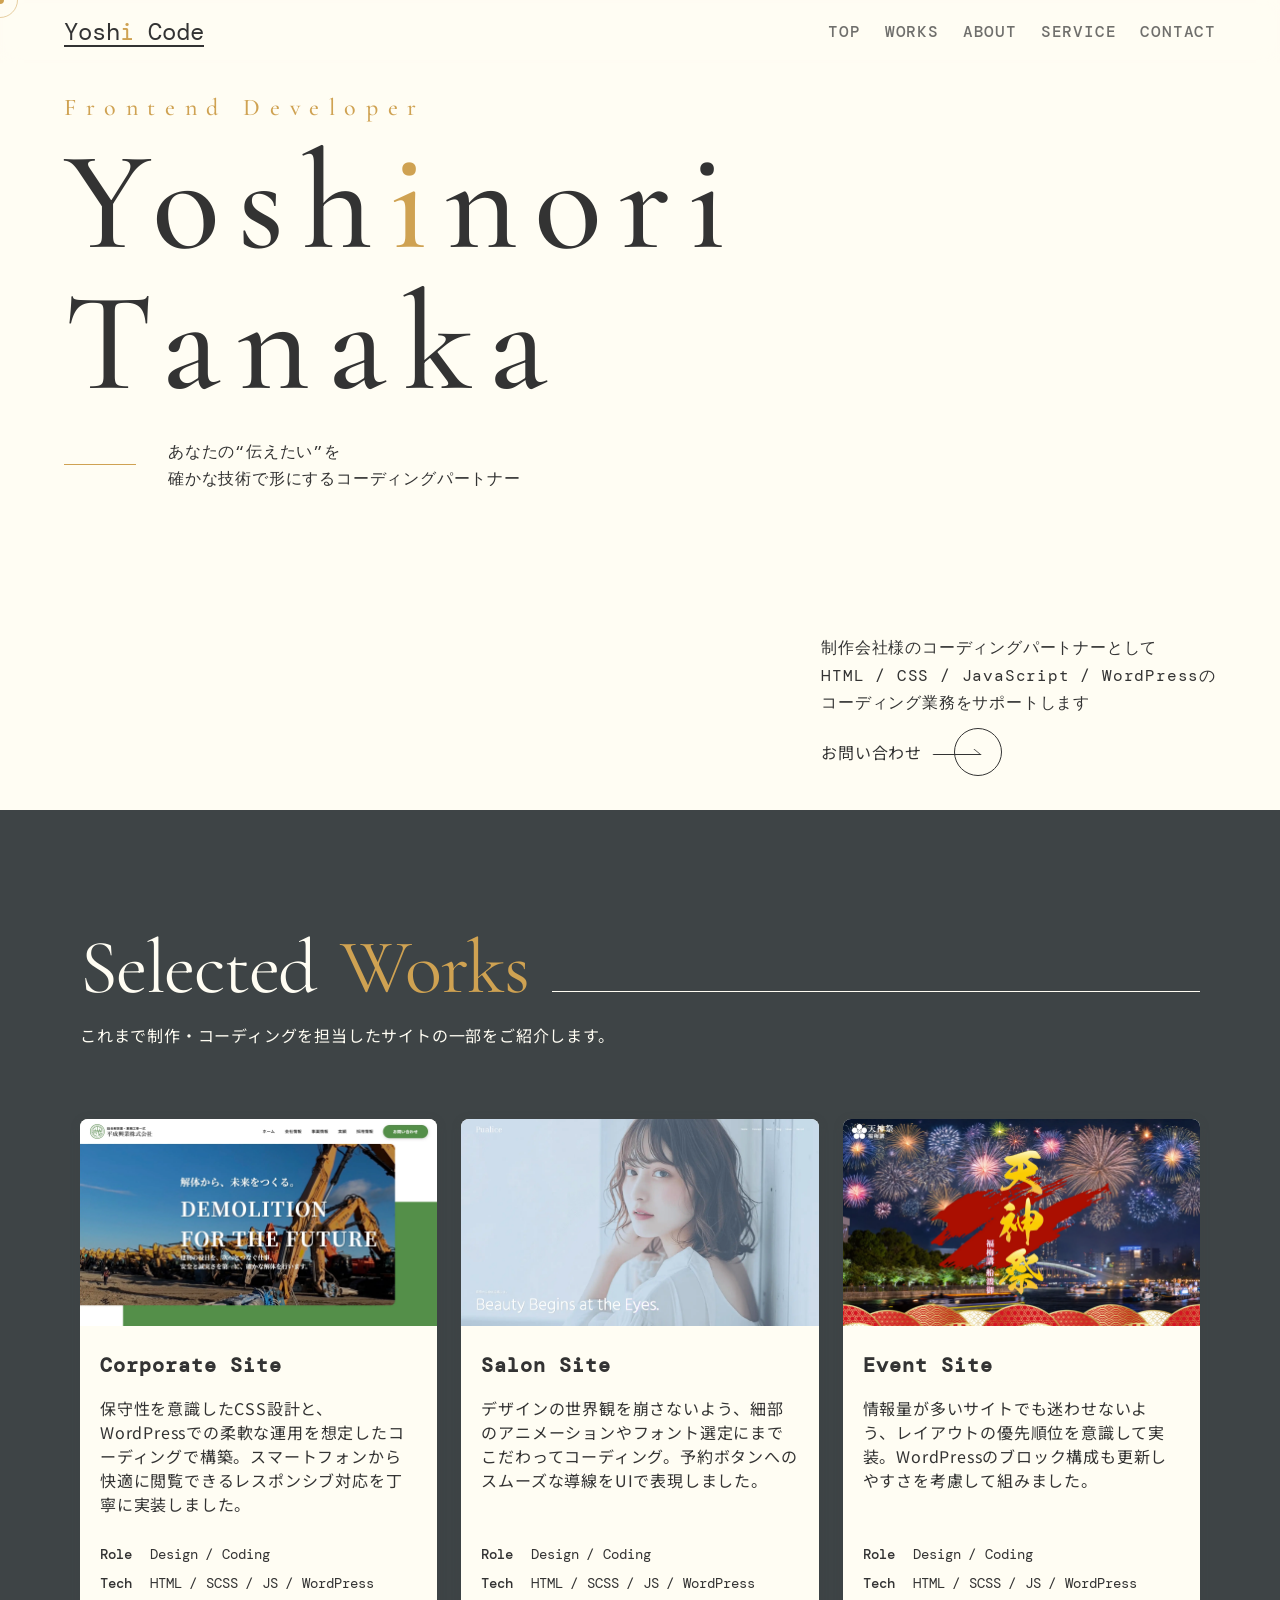
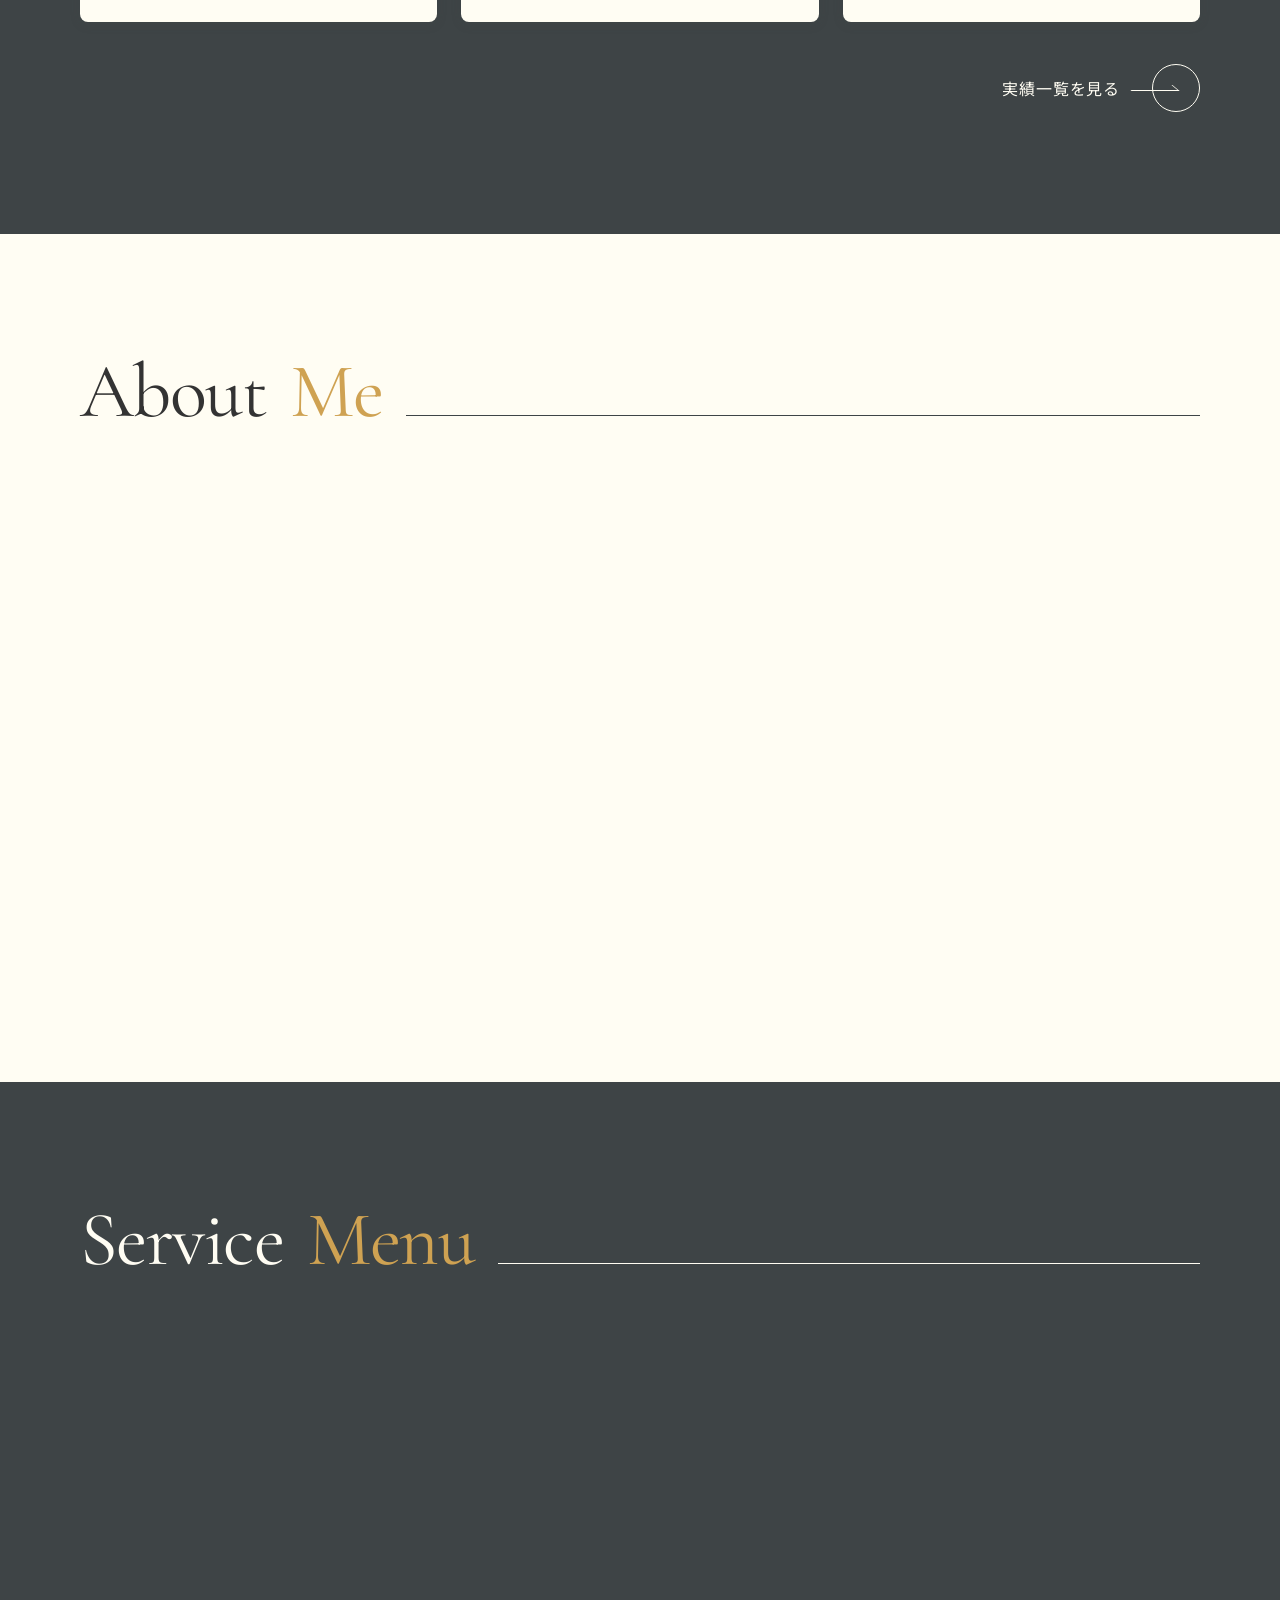
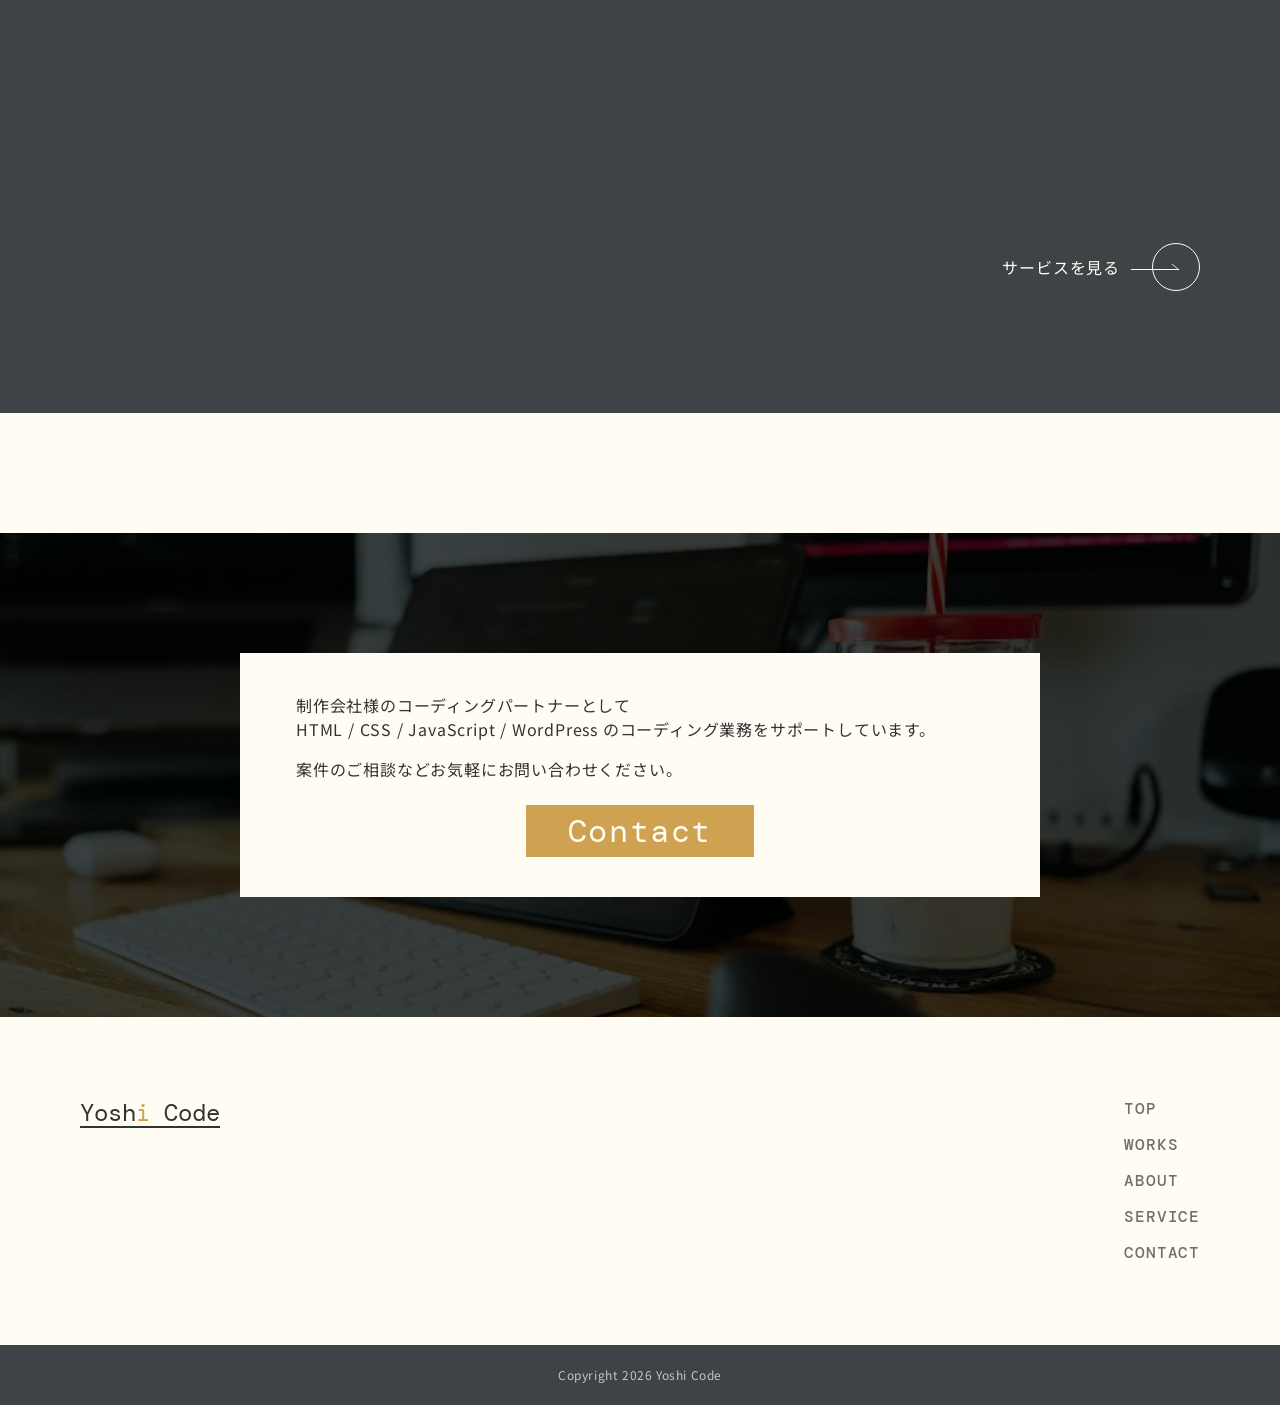
==== commit b275c341: "アバウトページ作成、p-top__about-skill-tagsをc-skill-tagsにコンポーネント化" ====
--- a/index.html
+++ b/index.html
@@ -335,13 +335,16 @@
             <p class="c-text">
               丁寧なコミュニケーションと安定した実装を大切に、長くお付き合いいただけるパートナーを目指しています。
             </p>
-            <ul class="p-top__about-skill-list">
-              <li class="p-top__about-skill-item dm-mono">HTML5</li>
-              <li class="p-top__about-skill-item dm-mono">CSS3 / Sass</li>
-              <li class="p-top__about-skill-item dm-mono">JavaScript</li>
-              <li class="p-top__about-skill-item dm-mono">WordPress</li>
-              <li class="p-top__about-skill-item dm-mono">Figma</li>
-              <li class="p-top__about-skill-item dm-mono">Git / GitHub</li>
+            <ul class="c-skill-tag__list">
+              <li class="c-skill-tag__item dm-mono js-hove">HTML5</li>
+              <li class="c-skill-tag__item dm-mono js-hove">CSS3</li>
+              <li class="c-skill-tag__item dm-mono js-hove">Sass / SCSS</li>
+              <li class="c-skill-tag__item dm-mono js-hove">JavaScript</li>
+              <li class="c-skill-tag__item dm-mono js-hove">jQuery</li>
+              <li class="c-skill-tag__item dm-mono js-hove">WordPress</li>
+              <li class="c-skill-tag__item dm-mono js-hove">Figma</li>
+              <li class="c-skill-tag__item dm-mono js-hove">Git / GitHub</li>
+              <li class="c-skill-tag__item dm-mono js-hove">VSCode</li>
             </ul>
             <div class="c-button">
               <a class="c-button__link" href="about.html">
--- a/asset/css/app.css
+++ b/asset/css/app.css
@@ -1404,6 +1404,54 @@
   transition: transform 0.3s;
 }
 
+.c-skill-tag__list {
+  margin: 48px 0 0 0;
+  padding: 0;
+  list-style: none;
+  display: flex;
+  flex-wrap: wrap;
+  gap: 16px 24px;
+}
+@media (max-width: 599px) {
+  .c-skill-tag__list {
+    margin: 32px 0 0 0;
+    gap: 8px 20px;
+  }
+}
+.c-skill-tag__item {
+  position: relative;
+  font-size: 0.875rem;
+  line-height: 1;
+  letter-spacing: 0;
+  border: 1px solid rgba(51, 51, 51, 0.2);
+  padding: 8px 24px;
+  opacity: 0.7;
+  transition: 0.3s;
+  z-index: 0;
+}
+@media (hover: hover) and (pointer: fine) {
+  .c-skill-tag__item:hover {
+    opacity: 1;
+    border: 1px solid var(--color-gold);
+  }
+  .c-skill-tag__item:hover::before {
+    transform: scaleX(1);
+  }
+}
+.c-skill-tag__item::before {
+  content: "";
+  position: absolute;
+  top: 0;
+  bottom: 0;
+  left: 0;
+  right: 0;
+  background: var(--color-gold);
+  transform: scaleX(0);
+  transform-origin: left;
+  transition: transform 0.3s;
+  z-index: -1;
+}
+
 .p-mv {
   min-height: 90svh;
   display: flex;
@@ -1632,53 +1680,6 @@
   text-align: center;
   color: var(--text-accent);
 }
-.p-top__about-skill-list {
-  margin: 48px 0 0 0;
-  padding: 0;
-  list-style: none;
-  display: flex;
-  flex-wrap: wrap;
-  gap: 16px 24px;
-}
-@media (max-width: 599px) {
-  .p-top__about-skill-list {
-    margin: 32px 0 0 0;
-    gap: 8px 20px;
-  }
-}
-.p-top__about-skill-item {
-  position: relative;
-  font-size: 0.875rem;
-  line-height: 1;
-  letter-spacing: 0;
-  border: 1px solid rgba(51, 51, 51, 0.2);
-  padding: 8px 24px;
-  opacity: 0.7;
-  transition: 0.3s;
-  z-index: 0;
-}
-@media (hover: hover) and (pointer: fine) {
-  .p-top__about-skill-item:hover {
-    opacity: 1;
-    border: 1px solid var(--color-gold);
-  }
-  .p-top__about-skill-item:hover::before {
-    transform: scaleX(1);
-  }
-}
-.p-top__about-skill-item::before {
-  content: "";
-  position: absolute;
-  top: 0;
-  bottom: 0;
-  left: 0;
-  right: 0;
-  background: var(--color-gold);
-  transform: scaleX(0);
-  transform-origin: left;
-  transition: transform 0.3s;
-  z-index: -1;
-}
 .p-top__about-info .c-text + .c-text {
   margin-top: 24px;
 }
@@ -2224,6 +2225,253 @@
   }
 }
 
+.p-about {
+  padding: 120px 0;
+}
+@media (max-width: 768px) {
+  .p-about {
+    padding: 80px 0;
+  }
+}
+.p-about__profile {
+  display: grid;
+  grid-template-columns: 320px 1fr;
+  gap: 72px;
+  max-width: 1080px;
+  margin: 0 auto;
+}
+@media (max-width: 1024px) {
+  .p-about__profile {
+    gap: 40px;
+  }
+}
+@media (max-width: 768px) {
+  .p-about__profile {
+    grid-template-columns: 220px 1fr;
+  }
+}
+@media (max-width: 599px) {
+  .p-about__profile {
+    grid-template-columns: 1fr;
+  }
+}
+.p-about__img {
+  margin: 0;
+  width: 100%;
+  max-width: 320px;
+}
+@media (max-width: 599px) {
+  .p-about__img {
+    margin: 0 auto;
+  }
+}
+.p-about__img img {
+  border-radius: 50%;
+  width: 100%;
+  aspect-ratio: 1;
+}
+.p-about__caption {
+  margin-top: 12px;
+}
+.p-about__name {
+  margin: 0;
+  font-size: 1.25rem;
+  font-weight: 500;
+  line-height: 1.2;
+  letter-spacing: 0.05em;
+  text-align: center;
+}
+.p-about__role {
+  margin: 0;
+  font-size: 1.125rem;
+  letter-spacing: 0;
+  text-align: center;
+  color: var(--text-accent);
+}
+.p-about__info .c-title__page {
+  margin-bottom: 32px;
+}
+.p-about__info .c-text + .c-text {
+  margin-top: 24px;
+}
+.p-about__meta {
+  display: grid;
+  grid-template-columns: 60px 1fr;
+  gap: 16px 20px;
+  margin-top: 40px;
+  padding-top: 40px;
+  border-top: 1px solid rgba(62, 68, 70, 0.2);
+}
+@media (max-width: 599px) {
+  .p-about__meta {
+    margin-top: 32px;
+    padding-top: 32px;
+  }
+}
+.p-about__term {
+  font-size: 0.875rem;
+  font-weight: 500;
+  letter-spacing: 0;
+  color: var(--text-accent);
+  text-transform: capitalize;
+}
+.p-about__desc {
+  margin: 0;
+  font-size: 0.875rem;
+  letter-spacing: 0.05em;
+  color: var(--text);
+}
+.p-about__skill {
+  padding: 120px 0;
+  background-color: var(--color-dark);
+}
+@media (max-width: 768px) {
+  .p-about__skill {
+    padding: 80px 0;
+  }
+}
+.p-about__skill .c-title {
+  color: var(--text-light);
+}
+.p-about__skill .c-title__line {
+  background-color: var(--color-cream);
+}
+.p-about__skill-content {
+  margin-top: 72px;
+}
+@media (max-width: 768px) {
+  .p-about__skill-content {
+    margin-top: 56px;
+  }
+}
+.p-about__skill-list {
+  display: grid;
+  grid-template-columns: repeat(2, 1fr);
+  gap: 2px;
+  margin: 0;
+  padding: 0;
+  list-style: none;
+}
+@media (max-width: 599px) {
+  .p-about__skill-list {
+    grid-template-columns: 1fr;
+  }
+}
+.p-about__skill-card {
+  padding: 40px;
+  background-color: rgba(255, 253, 243, 0.05);
+  transition: background-color 0.3s;
+}
+@media (max-width: 1024px) {
+  .p-about__skill-card {
+    padding: 32px;
+  }
+}
+@media (max-width: 599px) {
+  .p-about__skill-card {
+    padding: 24px 20px;
+  }
+}
+@media (hover: hover) and (pointer: fine) {
+  .p-about__skill-card:hover {
+    background-color: rgba(207, 161, 82, 0.1);
+  }
+}
+.p-about__skill-card .c-text {
+  color: var(--text-light);
+  opacity: 0.7;
+}
+.p-about__skill-num {
+  display: block;
+  font-size: 0.875rem;
+  letter-spacing: 0.05em;
+  color: var(--text-accent);
+  margin-bottom: 12px;
+}
+.p-about__skill-title {
+  margin: 0 0 16px;
+  font-size: 1.25rem;
+  font-weight: 500;
+  letter-spacing: 0.05em;
+  color: var(--text-light);
+}
+.p-about__skill-tags {
+  margin-top: 56px;
+}
+.p-about__skill-tags .c-skill-tag__item {
+  border: 1px solid rgba(255, 253, 243, 0.3);
+  color: var(--text-light);
+}
+@media (hover: hover) and (pointer: fine) {
+  .p-about__skill-tags .c-skill-tag__item:hover {
+    opacity: 1;
+    border: 1px solid var(--color-gold);
+  }
+  .p-about__skill-tags .c-skill-tag__item:hover::before {
+    transform: scaleX(1);
+  }
+}
+.p-about__history {
+  padding: 120px 0 0;
+}
+@media (max-width: 768px) {
+  .p-about__history {
+    padding: 80px 0 0;
+  }
+}
+.p-about__history-content {
+  max-width: 800px;
+  margin: 72px auto 0;
+}
+@media (max-width: 768px) {
+  .p-about__history-content {
+    margin: 56px auto 0;
+  }
+}
+.p-about__history-list {
+  margin: 0;
+  padding: 0;
+  list-style: none;
+}
+.p-about__history-item {
+  display: grid;
+  grid-template-columns: 80px 1fr;
+  gap: 0 40px;
+  padding: 40px 0;
+  border-bottom: 1px solid rgba(62, 68, 70, 0.2);
+}
+@media (max-width: 599px) {
+  .p-about__history-item {
+    grid-template-columns: 56px 1fr;
+    gap: 0 20px;
+    padding: 32px 0;
+  }
+}
+.p-about__history-item:first-child {
+  border-top: 1px solid rgba(62, 68, 70, 0.2);
+}
+.p-about__history-year {
+  display: block;
+  padding-top: 4px;
+  font-size: 0.875rem;
+  letter-spacing: 0.05em;
+  color: var(--text-accent);
+  white-space: nowrap;
+}
+.p-about__history-title {
+  margin: 0 0 12px;
+  font-size: 1.125rem;
+  font-weight: 500;
+  line-height: 1.4;
+  letter-spacing: 0.05em;
+  color: var(--text);
+}
+@media (max-width: 599px) {
+  .p-about__history-title {
+    font-size: 1rem;
+  }
+}
+
 .u-fade-up {
   opacity: 0;
   filter: blur(10px);
